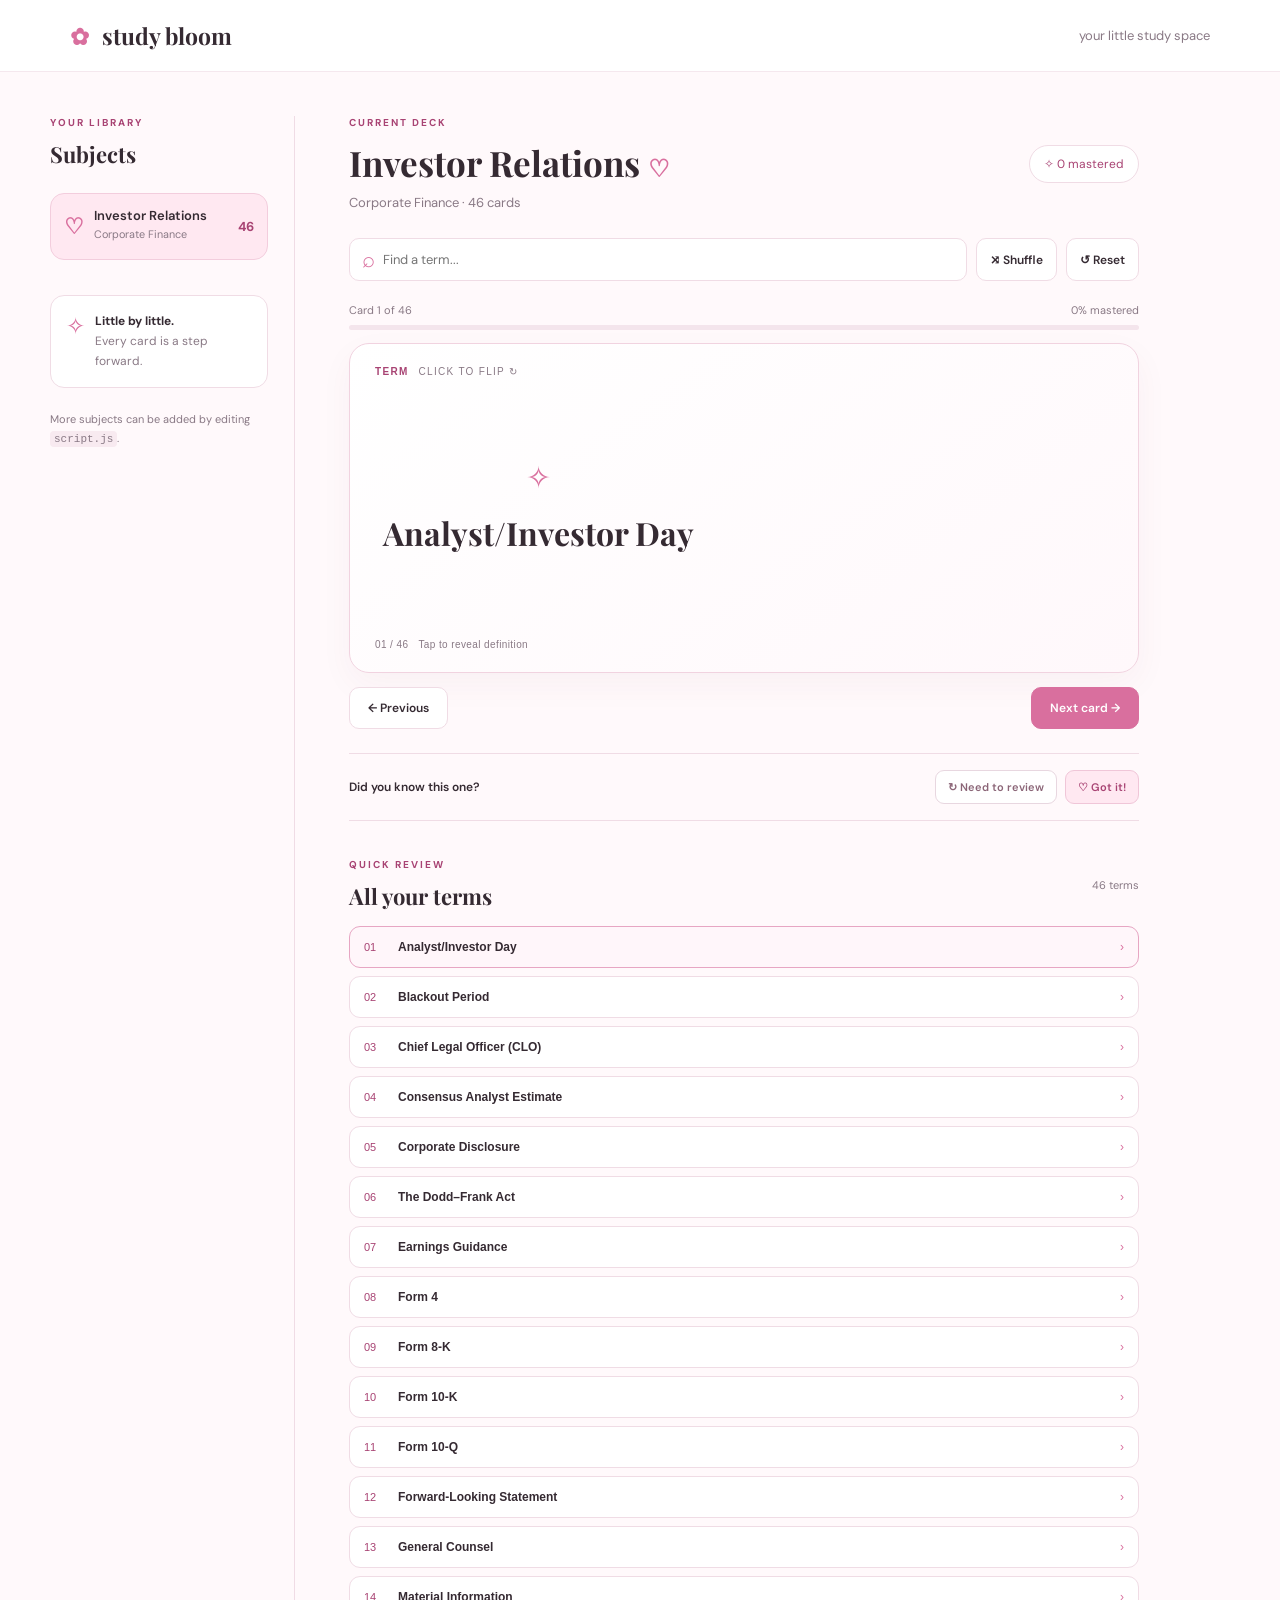
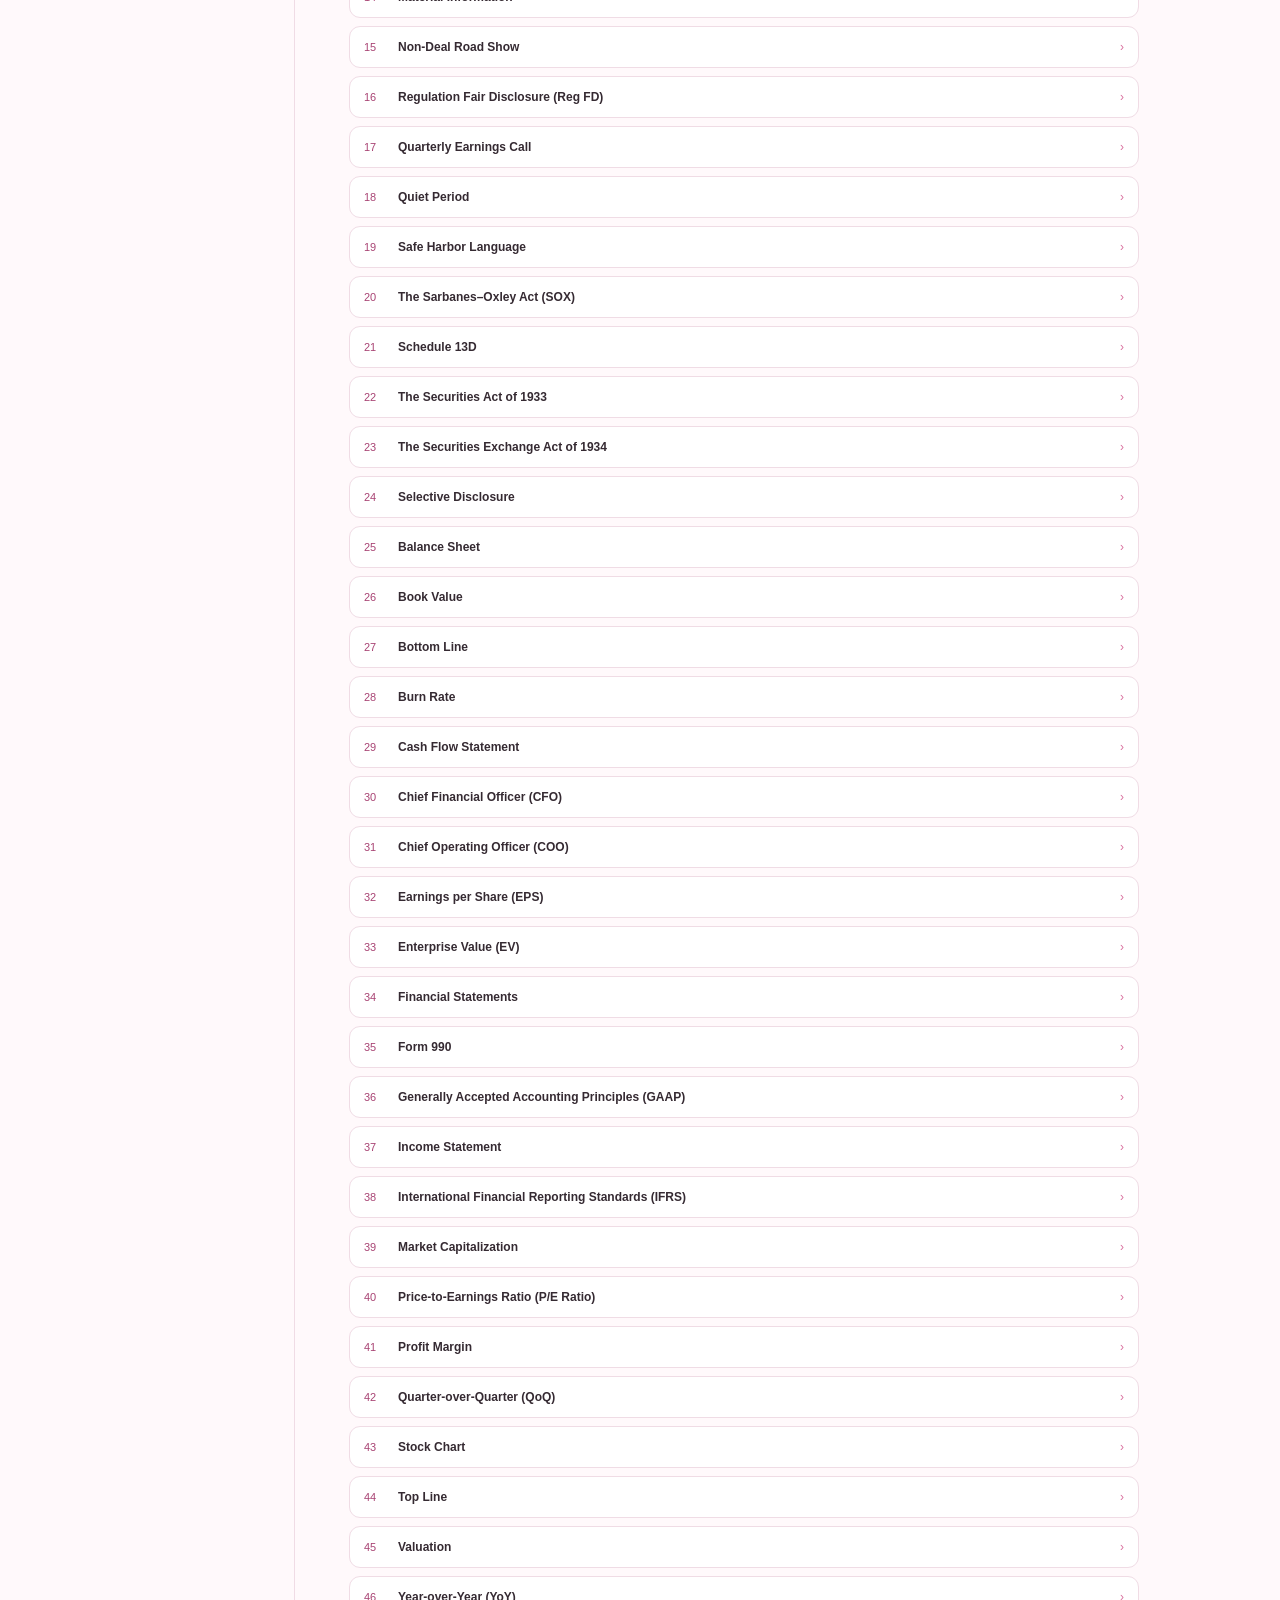
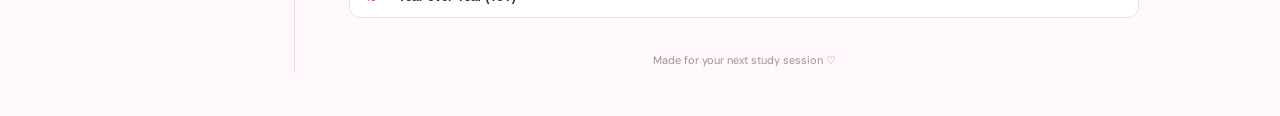
==== index.html @ b9c825e6 "Add files via upload" ====
<!doctype html>
<html lang="en">
<head>
<meta charset="utf-8"><meta name="viewport" content="width=device-width, initial-scale=1">
<meta name="theme-color" content="#fff5f8">
<title>Study Bloom | Flashcards</title>
<link rel="stylesheet" href="style.css">
</head>
<body>
<header class="topbar">
  <a class="brand" href="#" aria-label="Study Bloom home"><span class="brand-icon">✿</span> study bloom</a>
  <span class="top-note">your little study space</span>
</header>
<main class="layout">
  <aside class="sidebar">
    <p class="eyebrow">YOUR LIBRARY</p>
    <h2>Subjects</h2>
    <button class="subject active" id="subjectButton"><span>♡</span><span>Investor Relations<br><small>Corporate Finance</small></span><b>46</b></button>
    <div class="sidebar-tip"><span>✧</span><p><strong>Little by little.</strong><br>Every card is a step forward.</p></div>
    <p class="small-note">More subjects can be added by editing <code>script.js</code>.</p>
  </aside>
  <section class="study">
    <div class="heading-row"><div><p class="eyebrow">CURRENT DECK</p><h1>Investor Relations <span>♡</span></h1><p class="subheading">Corporate Finance · 46 cards</p></div><div class="streak">✧ <span id="knownCount">0</span> mastered</div></div>
    <div class="toolbar">
      <label class="search"><span>⌕</span><input id="search" placeholder="Find a term..." aria-label="Search terms"></label>
      <button id="shuffle" class="soft-button">⤨ Shuffle</button>
      <button id="reset" class="soft-button">↺ Reset</button>
    </div>
    <div class="progress-wrap"><div class="progress-label"><span id="progressText">Card 1 of 46</span><span id="percent">0% mastered</span></div><div class="progress-track"><div id="progressBar"></div></div></div>
    <button class="flashcard" id="flashcard" aria-label="Flip flashcard" aria-pressed="false">
      <span class="card-top"><span id="sideLabel">TERM</span><span>CLICK TO FLIP ↻</span></span>
      <span class="card-center"><span class="sparkle">✧</span><span id="cardText">Analyst/Investor Day</span></span>
      <span class="card-bottom"><span id="cardIndex">01 / 46</span><span id="flipHint">Tap to reveal definition</span></span>
    </button>
    <div class="controls"><button class="nav-button" id="prev">← Previous</button><button class="nav-button primary" id="next">Next card →</button></div>
    <div class="recall"><p>Did you know this one?</p><div><button class="recall-btn nope" id="review">↻ Need to review</button><button class="recall-btn yep" id="mastered">♡ Got it!</button></div></div>
    <section class="all-cards"><div class="list-heading"><div><p class="eyebrow">QUICK REVIEW</p><h2>All your terms</h2></div><span id="listCount">46 terms</span></div><div id="termList" class="term-list"></div></section>
    <footer>Made for your next study session <span>♡</span></footer>
  </section>
</main>
<script src="script.js"></script>
</body></html>
---- style.css ----
@import url('https://fonts.googleapis.com/css2?family=DM+Sans:wght@400;500;600;700&family=Playfair+Display:wght@600;700&display=swap');
:root{--pink:#d96f9e;--pink-dark:#a84373;--pink-soft:#ffe8f1;--ink:#352a32;--muted:#897985;--line:#f0dce5;--paper:#fff;--bg:#fff9fb}
*{box-sizing:border-box}body{margin:0;background:var(--bg);color:var(--ink);font-family:'DM Sans',sans-serif}.topbar{height:72px;padding:0 5.5%;display:flex;align-items:center;justify-content:space-between;border-bottom:1px solid #f5e8ee;background:#fff}.brand{font-family:'Playfair Display',serif;font-weight:700;font-size:23px;color:var(--ink);text-decoration:none}.brand-icon{color:var(--pink);margin-right:8px}.top-note{color:var(--muted);font-size:13px}.layout{max-width:1240px;margin:auto;display:grid;grid-template-columns:245px minmax(0,1fr);gap:54px;padding:44px 30px}.sidebar{border-right:1px solid var(--line);padding-right:26px;min-height:calc(100vh - 150px)}.eyebrow{font-size:10px;letter-spacing:2px;font-weight:700;color:var(--pink-dark);margin:0 0 10px}.sidebar h2,.all-cards h2{font:700 22px 'Playfair Display',serif;margin:0 0 24px}.subject{display:flex;width:100%;align-items:center;gap:10px;text-align:left;border:1px solid #f3cddd;background:var(--pink-soft);padding:13px;border-radius:14px;color:var(--ink);font:600 13px 'DM Sans';cursor:pointer}.subject>span:first-child{font-size:22px;color:var(--pink)}.subject small{font-weight:400;color:var(--muted);line-height:2}.subject b{margin-left:auto;color:var(--pink-dark)}.sidebar-tip{margin-top:35px;padding:15px;background:#fff;border:1px solid var(--line);border-radius:14px;display:flex;gap:10px;align-items:flex-start}.sidebar-tip>span{font-size:23px;color:var(--pink)}.sidebar-tip p{font-size:12px;line-height:1.7;color:var(--muted);margin:0}.sidebar-tip strong{color:var(--ink)}.small-note{font-size:11px;color:var(--muted);line-height:1.7;margin-top:22px}.small-note code{background:#f8eaf0;padding:2px 4px;border-radius:4px}.study{max-width:790px;width:100%;min-width:0}.heading-row,.list-heading{display:flex;justify-content:space-between;align-items:center;gap:15px}.h1,h1{font:700 clamp(26px,3vw,35px) 'Playfair Display',serif;margin:0}h1 span{font-family:'DM Sans';font-size:24px;color:var(--pink)}.subheading{margin:8px 0 0;color:var(--muted);font-size:13px}.streak{border:1px solid var(--line);background:#fff;border-radius:30px;padding:10px 14px;font-size:12px;color:var(--pink-dark);white-space:nowrap}.toolbar{display:flex;gap:9px;margin:27px 0 22px}.search{display:flex;align-items:center;gap:8px;border:1px solid var(--line);background:white;border-radius:10px;padding:0 12px;flex:1;min-width:100px;color:var(--pink);font-size:22px}.search input{border:0;outline:0;width:100%;font:13px 'DM Sans';padding:12px 0;color:var(--ink)}.soft-button,.nav-button{border:1px solid var(--line);background:#fff;border-radius:10px;padding:11px 13px;font:600 12px 'DM Sans';color:var(--ink);cursor:pointer;white-space:nowrap}.soft-button:hover,.nav-button:hover{border-color:var(--pink)}.progress-wrap{margin-bottom:13px}.progress-label{display:flex;justify-content:space-between;font-size:11px;color:var(--muted);margin-bottom:8px}.progress-track{height:5px;background:#f4e5ec;border-radius:9px;overflow:hidden}.progress-track div{height:100%;width:0;background:var(--pink);transition:width .25s}.flashcard{display:flex;flex-direction:column;justify-content:space-between;width:100%;min-height:330px;padding:22px 25px;border:1px solid #f1d3e0;border-radius:20px;background:linear-gradient(145deg,#fff 0%,#fff8fb 100%);box-shadow:0 12px 34px #7f31500b;text-align:left;color:var(--ink);cursor:pointer;transition:transform .18s,background .2s}.flashcard:hover{transform:translateY(-2px)}.flashcard.flipped{background:linear-gradient(145deg,#fff0f6,#fff)}.card-top,.card-bottom{display:flex;justify-content:space-between;gap:10px;color:var(--muted);font-size:10px;letter-spacing:1.3px}.card-top span:first-child{color:var(--pink-dark);font-weight:700}.card-center{display:flex;flex-direction:column;align-items:center;text-align:center;justify-content:center;gap:16px;padding:25px 8px}.sparkle{font-size:30px;color:var(--pink)}#cardText{font:700 clamp(23px,3.5vw,32px) 'Playfair Display',serif;line-height:1.4;max-width:600px}.flashcard.flipped #cardText{font:500 16px/1.85 'DM Sans',sans-serif;max-width:630px}.card-bottom{letter-spacing:.4px}.controls{display:flex;justify-content:space-between;margin-top:14px;gap:12px}.nav-button{padding:12px 18px}.nav-button.primary{background:var(--pink);color:white;border-color:var(--pink)}.nav-button.primary:hover{background:var(--pink-dark)}.recall{display:flex;justify-content:space-between;align-items:center;gap:12px;margin-top:24px;padding:16px 0;border-top:1px solid var(--line);border-bottom:1px solid var(--line)}.recall p{font-size:12px;font-weight:600;margin:0}.recall>div{display:flex;gap:8px}.recall-btn{padding:9px 12px;border-radius:9px;font:600 11px 'DM Sans';cursor:pointer}.nope{border:1px solid #e8d7e0;background:white;color:#8b6577}.yep{border:1px solid #f0c6d8;background:var(--pink-soft);color:var(--pink-dark)}.all-cards{margin-top:37px}.list-heading{margin-bottom:15px}.list-heading h2{margin-bottom:0}.list-heading>span{font-size:11px;color:var(--muted)}.term-list{display:grid;gap:8px}.term-row{display:flex;align-items:center;gap:12px;text-align:left;padding:13px 14px;border:1px solid var(--line);border-radius:11px;background:#fff;cursor:pointer;color:var(--ink)}.term-row:hover,.term-row.selected{border-color:#e7a6c3;background:#fff6fa}.term-row .number{font-size:11px;color:var(--pink-dark);min-width:22px}.term-row .term-name{font-size:12px;font-weight:600;flex:1}.term-row .status{font-size:12px;color:var(--pink)}.term-row .term-def{font-size:11px;line-height:1.6;color:var(--muted);margin-top:5px;font-weight:400}.term-row.mastered .term-name{text-decoration:line-through;text-decoration-color:#d96f9e}footer{text-align:center;color:#a58e9b;font-size:11px;padding:35px 0 5px}footer span{color:var(--pink)}.empty{padding:22px;text-align:center;color:var(--muted);font-size:13px}@media(max-width:760px){.layout{grid-template-columns:1fr;gap:25px;padding:25px 17px}.sidebar{border-right:0;border-bottom:1px solid var(--line);min-height:auto;padding:0 0 20px}.sidebar h2{margin-bottom:14px}.sidebar-tip,.small-note{display:none}.subject{max-width:340px}.topbar{padding:0 18px}.top-note{font-size:11px}.toolbar{flex-wrap:wrap}.search{flex-basis:100%}.flashcard{min-height:310px}.heading-row{align-items:flex-start}.streak{font-size:10px;padding:8px}.recall{align-items:flex-start;flex-direction:column}.recall>div{width:100%}.recall-btn{flex:1}}
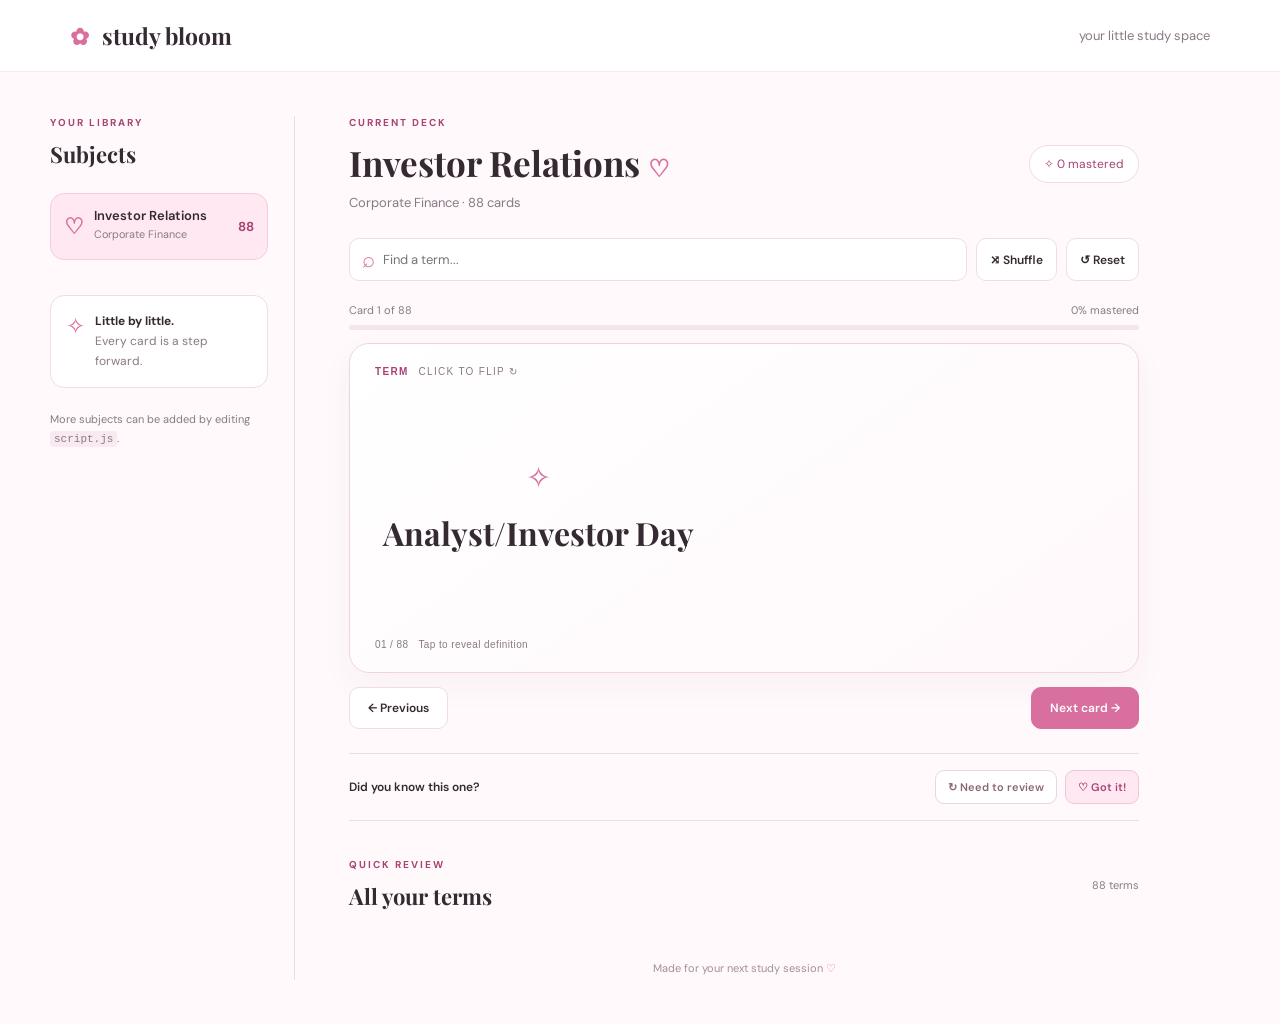
==== commit 5c00a1d5: "Update deck counts for all 88 flashcards" ====
--- a/index.html
+++ b/index.html
@@ -15,26 +15,26 @@
   <aside class="sidebar">
     <p class="eyebrow">YOUR LIBRARY</p>
     <h2>Subjects</h2>
-    <button class="subject active" id="subjectButton"><span>♡</span><span>Investor Relations<br><small>Corporate Finance</small></span><b>46</b></button>
+    <button class="subject active" id="subjectButton"><span>♡</span><span>Investor Relations<br><small>Corporate Finance</small></span><b>88</b></button>
     <div class="sidebar-tip"><span>✧</span><p><strong>Little by little.</strong><br>Every card is a step forward.</p></div>
     <p class="small-note">More subjects can be added by editing <code>script.js</code>.</p>
   </aside>
   <section class="study">
-    <div class="heading-row"><div><p class="eyebrow">CURRENT DECK</p><h1>Investor Relations <span>♡</span></h1><p class="subheading">Corporate Finance · 46 cards</p></div><div class="streak">✧ <span id="knownCount">0</span> mastered</div></div>
+    <div class="heading-row"><div><p class="eyebrow">CURRENT DECK</p><h1>Investor Relations <span>♡</span></h1><p class="subheading">Corporate Finance · 88 cards</p></div><div class="streak">✧ <span id="knownCount">0</span> mastered</div></div>
     <div class="toolbar">
       <label class="search"><span>⌕</span><input id="search" placeholder="Find a term..." aria-label="Search terms"></label>
       <button id="shuffle" class="soft-button">⤨ Shuffle</button>
       <button id="reset" class="soft-button">↺ Reset</button>
     </div>
-    <div class="progress-wrap"><div class="progress-label"><span id="progressText">Card 1 of 46</span><span id="percent">0% mastered</span></div><div class="progress-track"><div id="progressBar"></div></div></div>
+    <div class="progress-wrap"><div class="progress-label"><span id="progressText">Card 1 of 88</span><span id="percent">0% mastered</span></div><div class="progress-track"><div id="progressBar"></div></div></div>
     <button class="flashcard" id="flashcard" aria-label="Flip flashcard" aria-pressed="false">
       <span class="card-top"><span id="sideLabel">TERM</span><span>CLICK TO FLIP ↻</span></span>
       <span class="card-center"><span class="sparkle">✧</span><span id="cardText">Analyst/Investor Day</span></span>
-      <span class="card-bottom"><span id="cardIndex">01 / 46</span><span id="flipHint">Tap to reveal definition</span></span>
+      <span class="card-bottom"><span id="cardIndex">01 / 88</span><span id="flipHint">Tap to reveal definition</span></span>
     </button>
     <div class="controls"><button class="nav-button" id="prev">← Previous</button><button class="nav-button primary" id="next">Next card →</button></div>
     <div class="recall"><p>Did you know this one?</p><div><button class="recall-btn nope" id="review">↻ Need to review</button><button class="recall-btn yep" id="mastered">♡ Got it!</button></div></div>
-    <section class="all-cards"><div class="list-heading"><div><p class="eyebrow">QUICK REVIEW</p><h2>All your terms</h2></div><span id="listCount">46 terms</span></div><div id="termList" class="term-list"></div></section>
+    <section class="all-cards"><div class="list-heading"><div><p class="eyebrow">QUICK REVIEW</p><h2>All your terms</h2></div><span id="listCount">88 terms</span></div><div id="termList" class="term-list"></div></section>
     <footer>Made for your next study session <span>♡</span></footer>
   </section>
 </main>
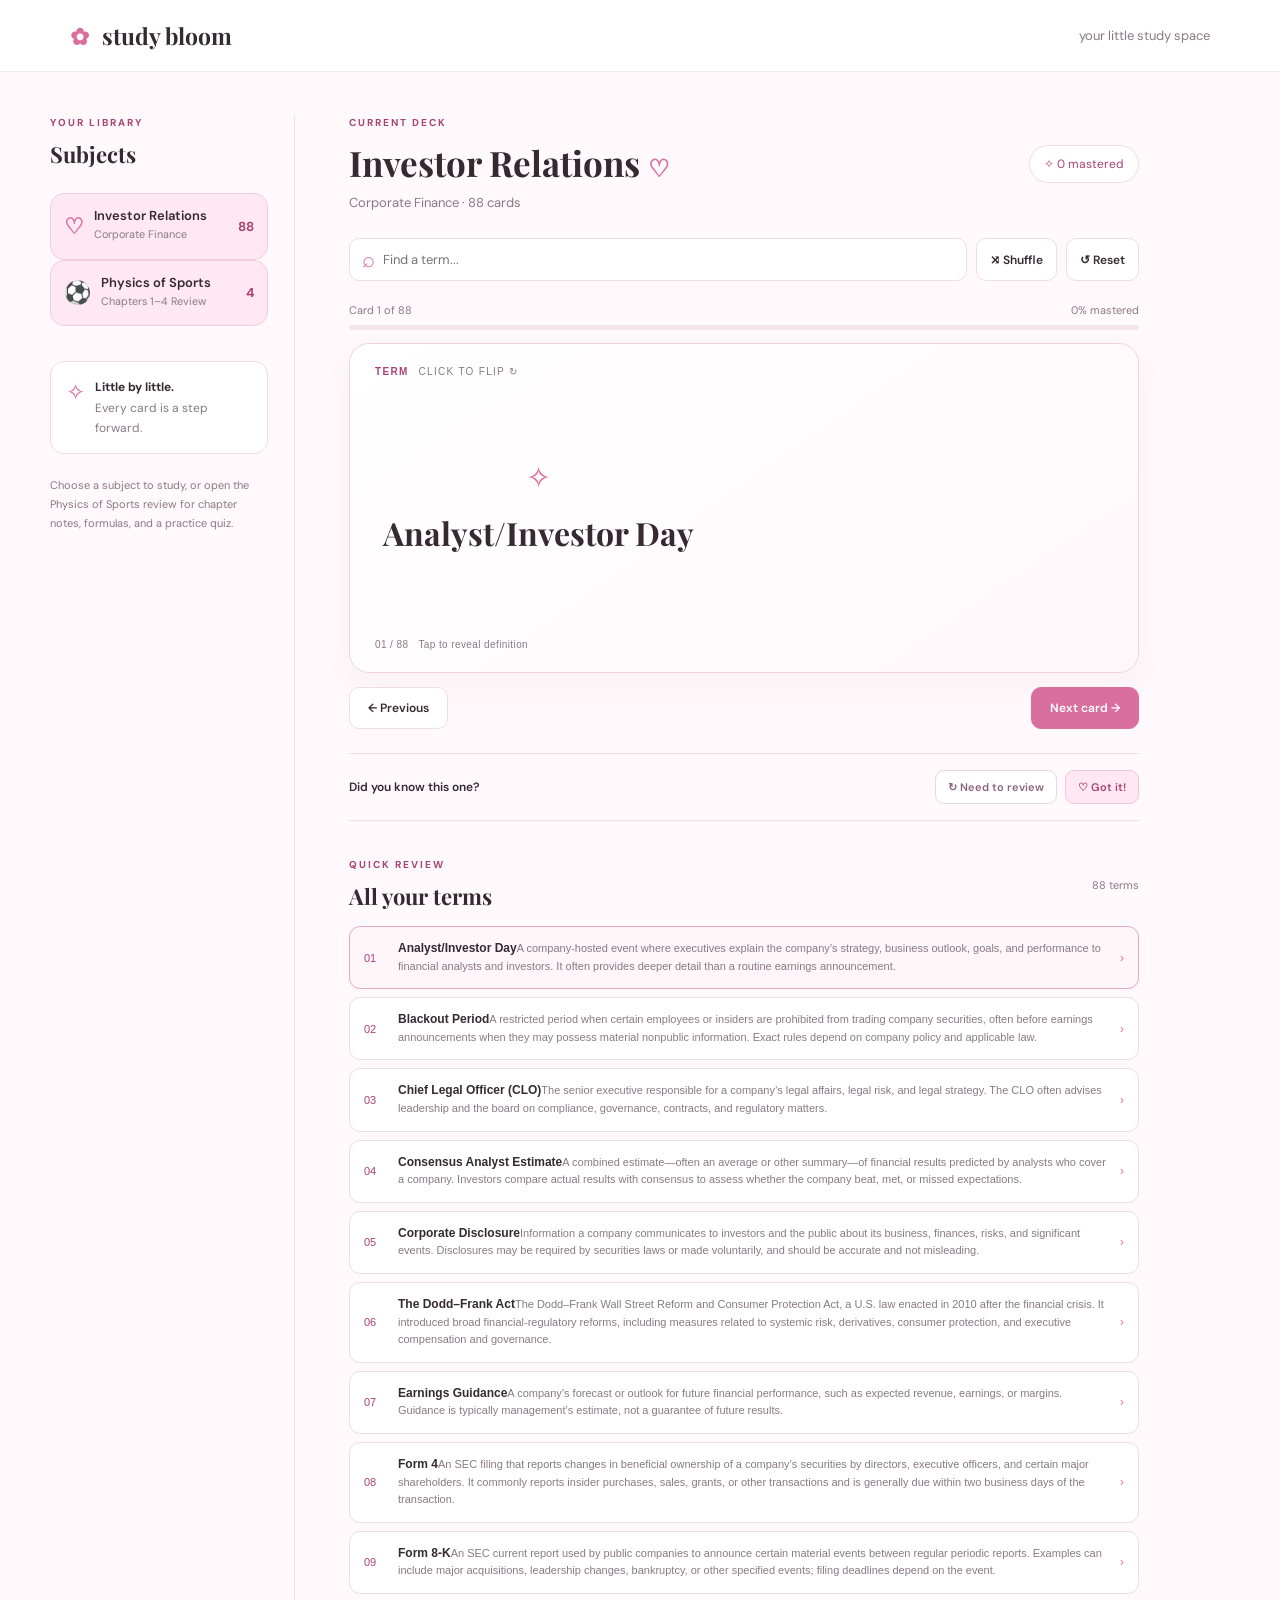
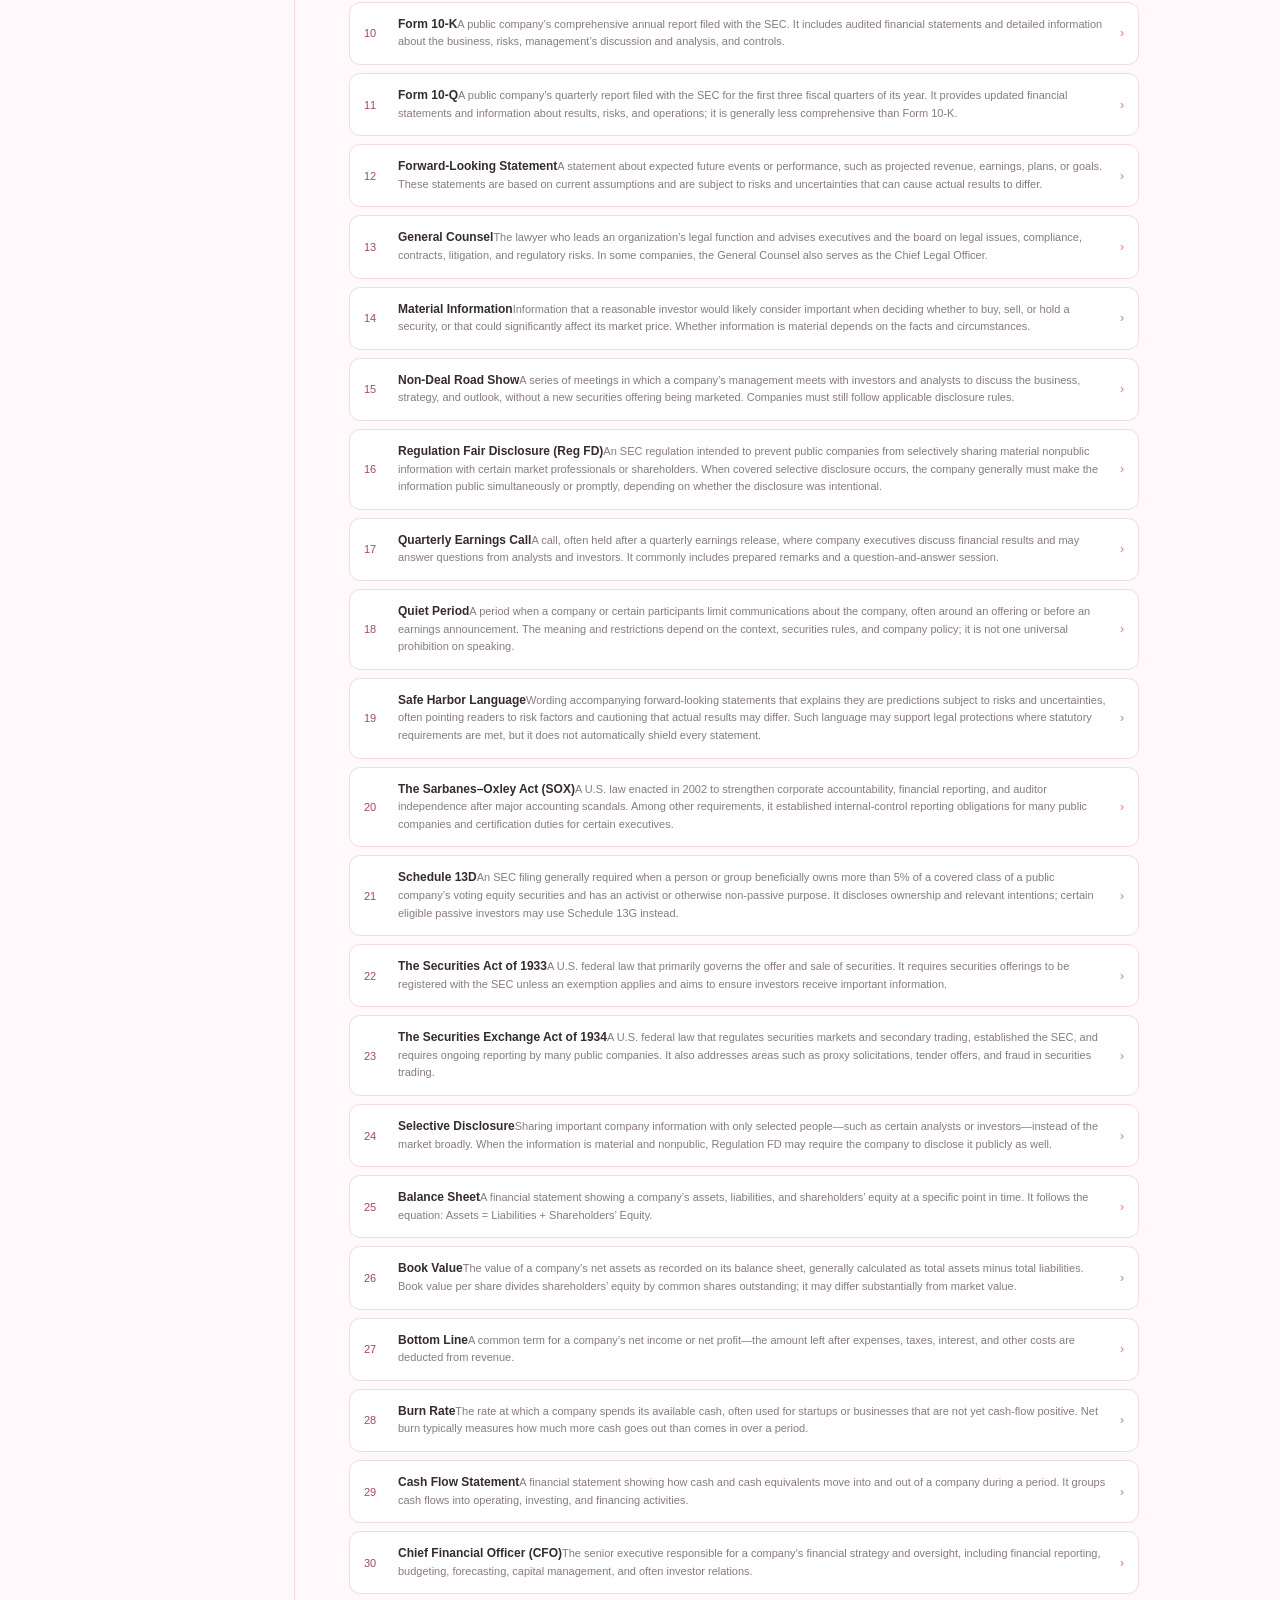
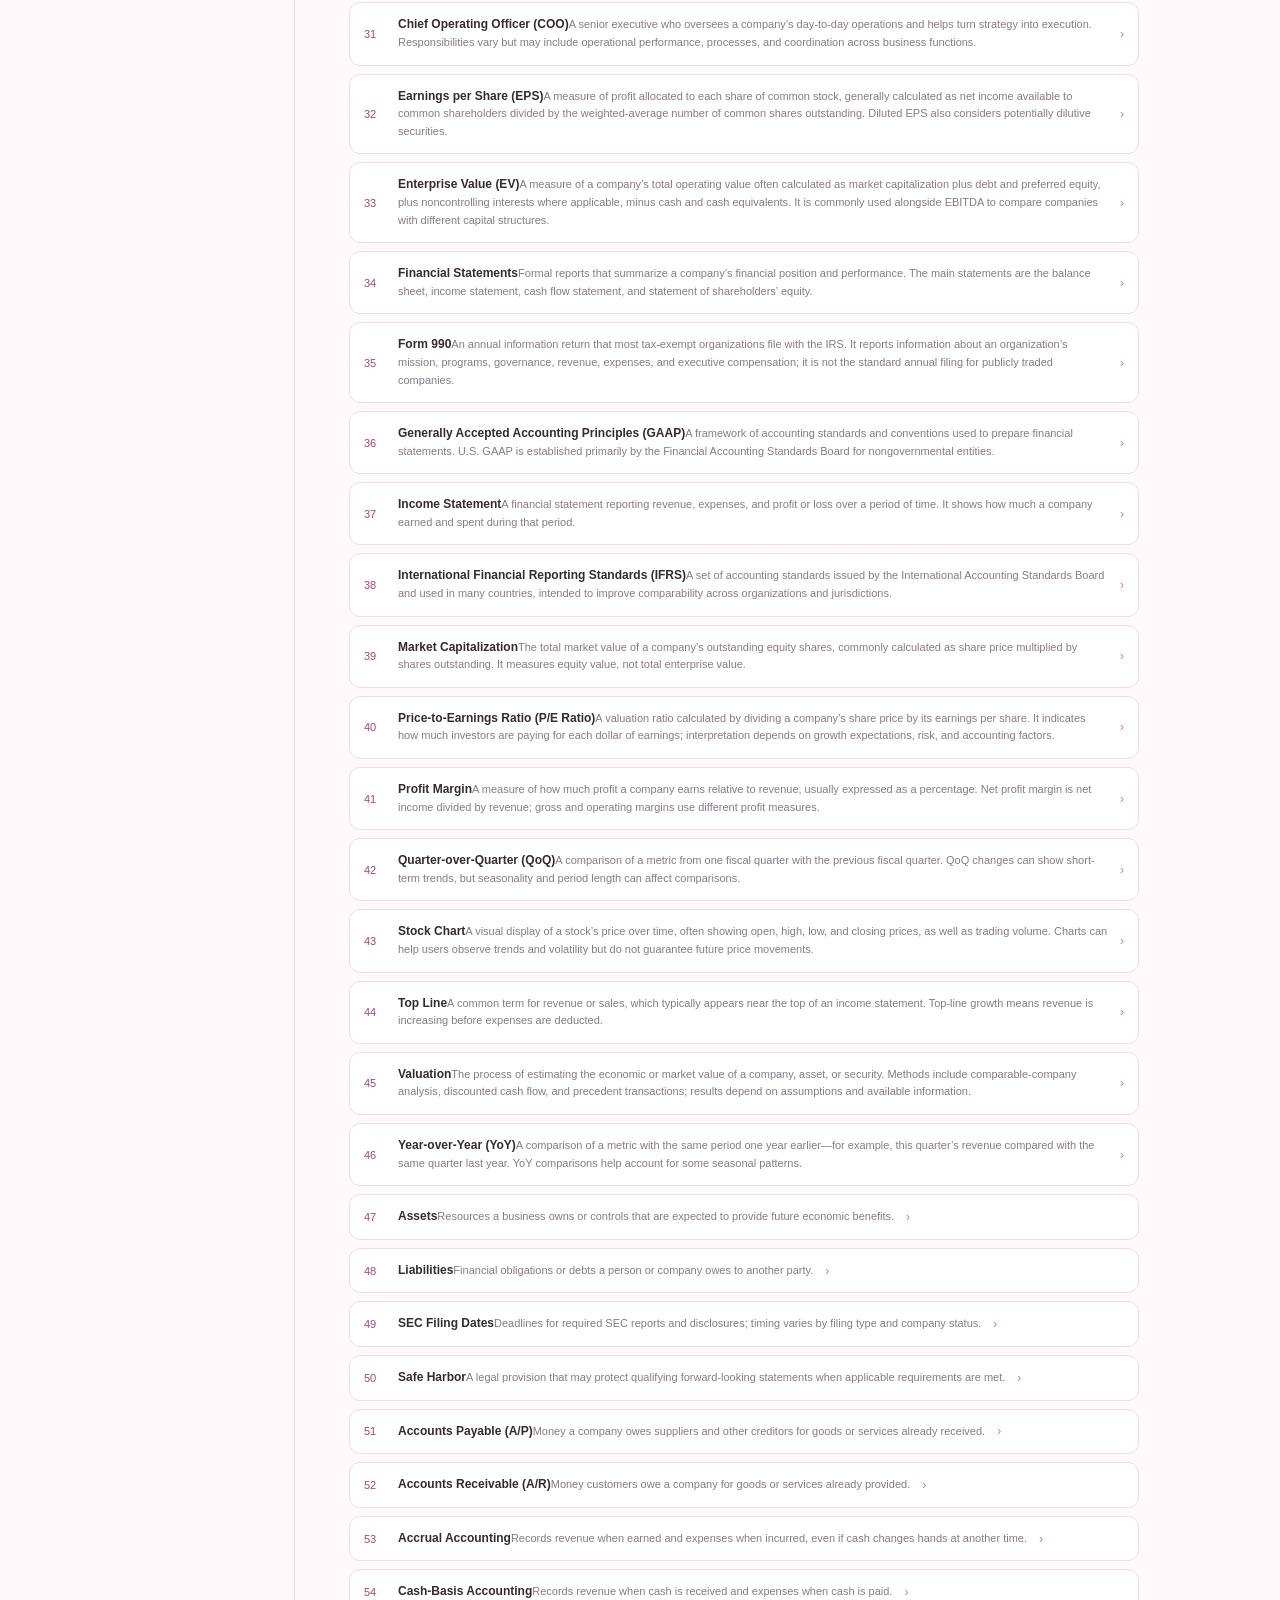
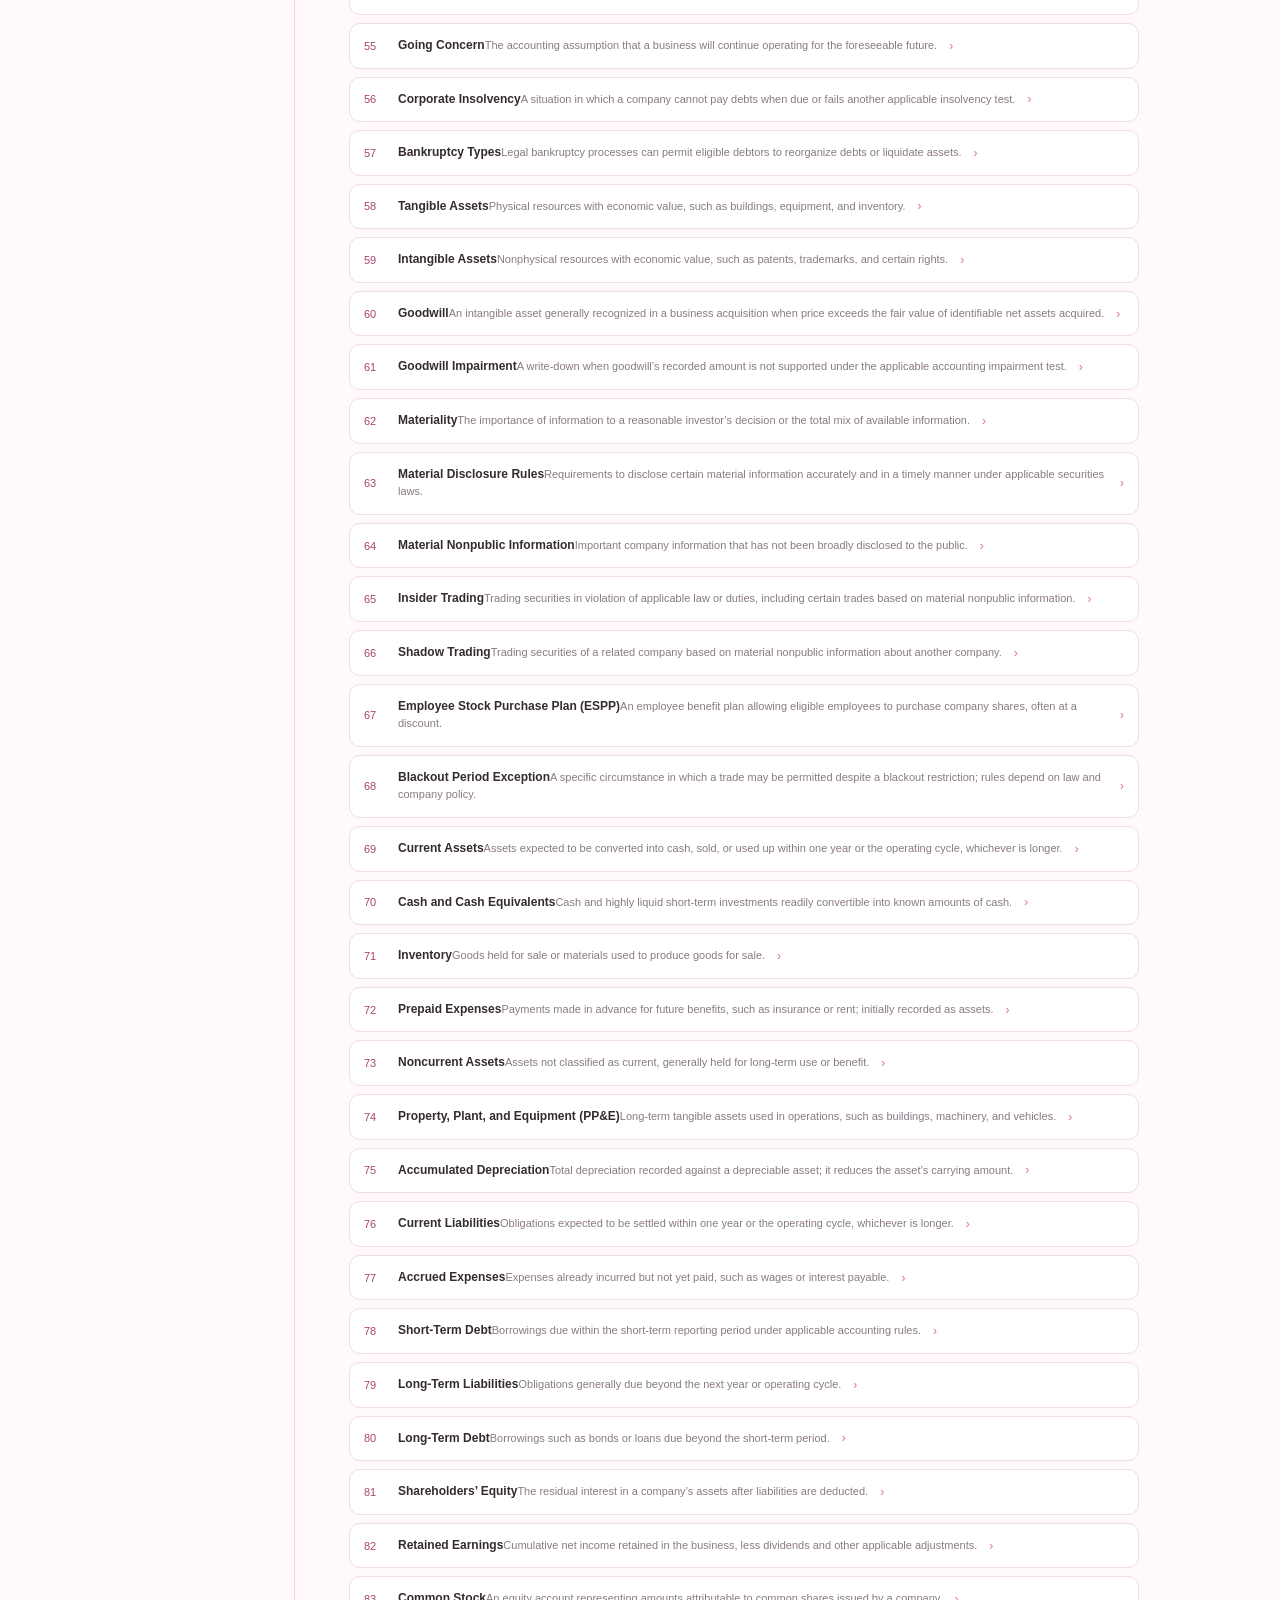
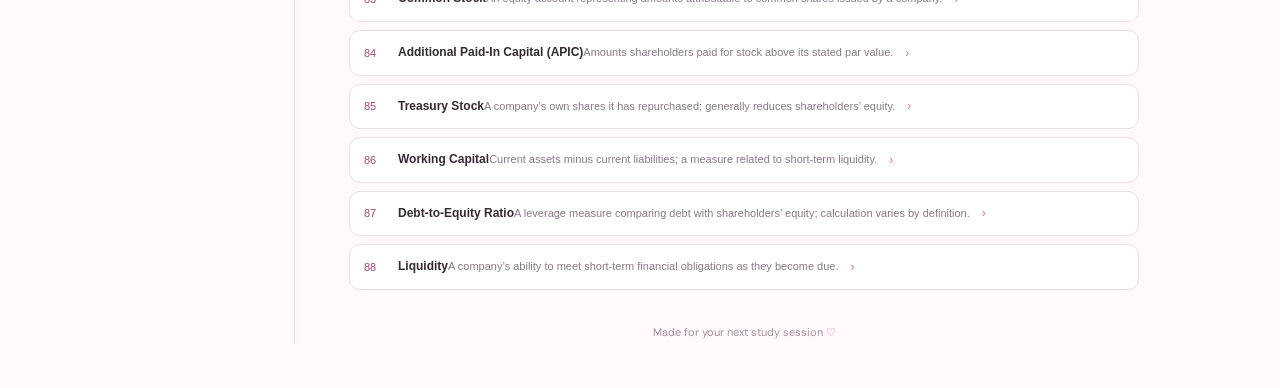
==== commit 30350ba2: "Link Physics of Sports review from study library" ====
--- a/index.html
+++ b/index.html
@@ -16,8 +16,9 @@
     <p class="eyebrow">YOUR LIBRARY</p>
     <h2>Subjects</h2>
     <button class="subject active" id="subjectButton"><span>♡</span><span>Investor Relations<br><small>Corporate Finance</small></span><b>88</b></button>
+    <a class="subject" href="physics.html" style="display:flex;align-items:center;gap:10px;text-decoration:none;color:inherit"><span>⚽</span><span>Physics of Sports<br><small>Chapters 1–4 Review</small></span><b>4</b></a>
     <div class="sidebar-tip"><span>✧</span><p><strong>Little by little.</strong><br>Every card is a step forward.</p></div>
-    <p class="small-note">More subjects can be added by editing <code>script.js</code>.</p>
+    <p class="small-note">Choose a subject to study, or open the Physics of Sports review for chapter notes, formulas, and a practice quiz.</p>
   </aside>
   <section class="study">
     <div class="heading-row"><div><p class="eyebrow">CURRENT DECK</p><h1>Investor Relations <span>♡</span></h1><p class="subheading">Corporate Finance · 88 cards</p></div><div class="streak">✧ <span id="knownCount">0</span> mastered</div></div>
@@ -34,9 +35,11 @@
     </button>
     <div class="controls"><button class="nav-button" id="prev">← Previous</button><button class="nav-button primary" id="next">Next card →</button></div>
     <div class="recall"><p>Did you know this one?</p><div><button class="recall-btn nope" id="review">↻ Need to review</button><button class="recall-btn yep" id="mastered">♡ Got it!</button></div></div>
-    <section class="all-cards"><div class="list-heading"><div><p class="eyebrow">QUICK REVIEW</p><h2>All your terms</h2></div><span id="listCount">88 terms</span></div><div id="termList" class="term-list"></div></section>
+    <section class="all-cards"><div class="list-heading"><div><p class="eyebrow">QUICK REVIEW</p>
+      <h2>All your terms</h2></div><span id="listCount">88 terms</span></div>
+      <div id="termList" class="term-list"></div></section>
     <footer>Made for your next study session <span>♡</span></footer>
   </section>
 </main>
 <script src="script.js"></script>
-</body></html>+</body></html>
--- a/style.css
+++ b/style.css
@@ -1,3 +1,9 @@
 @import url('https://fonts.googleapis.com/css2?family=DM+Sans:wght@400;500;600;700&family=Playfair+Display:wght@600;700&display=swap');
 :root{--pink:#d96f9e;--pink-dark:#a84373;--pink-soft:#ffe8f1;--ink:#352a32;--muted:#897985;--line:#f0dce5;--paper:#fff;--bg:#fff9fb}
-*{box-sizing:border-box}body{margin:0;background:var(--bg);color:var(--ink);font-family:'DM Sans',sans-serif}.topbar{height:72px;padding:0 5.5%;display:flex;align-items:center;justify-content:space-between;border-bottom:1px solid #f5e8ee;background:#fff}.brand{font-family:'Playfair Display',serif;font-weight:700;font-size:23px;color:var(--ink);text-decoration:none}.brand-icon{color:var(--pink);margin-right:8px}.top-note{color:var(--muted);font-size:13px}.layout{max-width:1240px;margin:auto;display:grid;grid-template-columns:245px minmax(0,1fr);gap:54px;padding:44px 30px}.sidebar{border-right:1px solid var(--line);padding-right:26px;min-height:calc(100vh - 150px)}.eyebrow{font-size:10px;letter-spacing:2px;font-weight:700;color:var(--pink-dark);margin:0 0 10px}.sidebar h2,.all-cards h2{font:700 22px 'Playfair Display',serif;margin:0 0 24px}.subject{display:flex;width:100%;align-items:center;gap:10px;text-align:left;border:1px solid #f3cddd;background:var(--pink-soft);padding:13px;border-radius:14px;color:var(--ink);font:600 13px 'DM Sans';cursor:pointer}.subject>span:first-child{font-size:22px;color:var(--pink)}.subject small{font-weight:400;color:var(--muted);line-height:2}.subject b{margin-left:auto;color:var(--pink-dark)}.sidebar-tip{margin-top:35px;padding:15px;background:#fff;border:1px solid var(--line);border-radius:14px;display:flex;gap:10px;align-items:flex-start}.sidebar-tip>span{font-size:23px;color:var(--pink)}.sidebar-tip p{font-size:12px;line-height:1.7;color:var(--muted);margin:0}.sidebar-tip strong{color:var(--ink)}.small-note{font-size:11px;color:var(--muted);line-height:1.7;margin-top:22px}.small-note code{background:#f8eaf0;padding:2px 4px;border-radius:4px}.study{max-width:790px;width:100%;min-width:0}.heading-row,.list-heading{display:flex;justify-content:space-between;align-items:center;gap:15px}.h1,h1{font:700 clamp(26px,3vw,35px) 'Playfair Display',serif;margin:0}h1 span{font-family:'DM Sans';font-size:24px;color:var(--pink)}.subheading{margin:8px 0 0;color:var(--muted);font-size:13px}.streak{border:1px solid var(--line);background:#fff;border-radius:30px;padding:10px 14px;font-size:12px;color:var(--pink-dark);white-space:nowrap}.toolbar{display:flex;gap:9px;margin:27px 0 22px}.search{display:flex;align-items:center;gap:8px;border:1px solid var(--line);background:white;border-radius:10px;padding:0 12px;flex:1;min-width:100px;color:var(--pink);font-size:22px}.search input{border:0;outline:0;width:100%;font:13px 'DM Sans';padding:12px 0;color:var(--ink)}.soft-button,.nav-button{border:1px solid var(--line);background:#fff;border-radius:10px;padding:11px 13px;font:600 12px 'DM Sans';color:var(--ink);cursor:pointer;white-space:nowrap}.soft-button:hover,.nav-button:hover{border-color:var(--pink)}.progress-wrap{margin-bottom:13px}.progress-label{display:flex;justify-content:space-between;font-size:11px;color:var(--muted);margin-bottom:8px}.progress-track{height:5px;background:#f4e5ec;border-radius:9px;overflow:hidden}.progress-track div{height:100%;width:0;background:var(--pink);transition:width .25s}.flashcard{display:flex;flex-direction:column;justify-content:space-between;width:100%;min-height:330px;padding:22px 25px;border:1px solid #f1d3e0;border-radius:20px;background:linear-gradient(145deg,#fff 0%,#fff8fb 100%);box-shadow:0 12px 34px #7f31500b;text-align:left;color:var(--ink);cursor:pointer;transition:transform .18s,background .2s}.flashcard:hover{transform:translateY(-2px)}.flashcard.flipped{background:linear-gradient(145deg,#fff0f6,#fff)}.card-top,.card-bottom{display:flex;justify-content:space-between;gap:10px;color:var(--muted);font-size:10px;letter-spacing:1.3px}.card-top span:first-child{color:var(--pink-dark);font-weight:700}.card-center{display:flex;flex-direction:column;align-items:center;text-align:center;justify-content:center;gap:16px;padding:25px 8px}.sparkle{font-size:30px;color:var(--pink)}#cardText{font:700 clamp(23px,3.5vw,32px) 'Playfair Display',serif;line-height:1.4;max-width:600px}.flashcard.flipped #cardText{font:500 16px/1.85 'DM Sans',sans-serif;max-width:630px}.card-bottom{letter-spacing:.4px}.controls{display:flex;justify-content:space-between;margin-top:14px;gap:12px}.nav-button{padding:12px 18px}.nav-button.primary{background:var(--pink);color:white;border-color:var(--pink)}.nav-button.primary:hover{background:var(--pink-dark)}.recall{display:flex;justify-content:space-between;align-items:center;gap:12px;margin-top:24px;padding:16px 0;border-top:1px solid var(--line);border-bottom:1px solid var(--line)}.recall p{font-size:12px;font-weight:600;margin:0}.recall>div{display:flex;gap:8px}.recall-btn{padding:9px 12px;border-radius:9px;font:600 11px 'DM Sans';cursor:pointer}.nope{border:1px solid #e8d7e0;background:white;color:#8b6577}.yep{border:1px solid #f0c6d8;background:var(--pink-soft);color:var(--pink-dark)}.all-cards{margin-top:37px}.list-heading{margin-bottom:15px}.list-heading h2{margin-bottom:0}.list-heading>span{font-size:11px;color:var(--muted)}.term-list{display:grid;gap:8px}.term-row{display:flex;align-items:center;gap:12px;text-align:left;padding:13px 14px;border:1px solid var(--line);border-radius:11px;background:#fff;cursor:pointer;color:var(--ink)}.term-row:hover,.term-row.selected{border-color:#e7a6c3;background:#fff6fa}.term-row .number{font-size:11px;color:var(--pink-dark);min-width:22px}.term-row .term-name{font-size:12px;font-weight:600;flex:1}.term-row .status{font-size:12px;color:var(--pink)}.term-row .term-def{font-size:11px;line-height:1.6;color:var(--muted);margin-top:5px;font-weight:400}.term-row.mastered .term-name{text-decoration:line-through;text-decoration-color:#d96f9e}footer{text-align:center;color:#a58e9b;font-size:11px;padding:35px 0 5px}footer span{color:var(--pink)}.empty{padding:22px;text-align:center;color:var(--muted);font-size:13px}@media(max-width:760px){.layout{grid-template-columns:1fr;gap:25px;padding:25px 17px}.sidebar{border-right:0;border-bottom:1px solid var(--line);min-height:auto;padding:0 0 20px}.sidebar h2{margin-bottom:14px}.sidebar-tip,.small-note{display:none}.subject{max-width:340px}.topbar{padding:0 18px}.top-note{font-size:11px}.toolbar{flex-wrap:wrap}.search{flex-basis:100%}.flashcard{min-height:310px}.heading-row{align-items:flex-start}.streak{font-size:10px;padding:8px}.recall{align-items:flex-start;flex-direction:column}.recall>div{width:100%}.recall-btn{flex:1}}+*{box-sizing:border-box}body{margin:0;background:var(--bg);color:var(--ink);font-family:'DM Sans',sans-serif}.topbar{height:72px;padding:0 5.5%;display:flex;align-items:center;justify-content:space-between;border-bottom:1px solid #f5e8ee;background:#fff}.brand{font-family:'Playfair Display',serif;font-weight:700;font-size:23px;color:var(--ink);text-decoration:none}.brand-icon{color:var(--pink);margin-right:8px}.top-note{color:var(--muted);font-size:13px}.layout{max-width:1240px;margin:auto;display:grid;grid-template-columns:245px minmax(0,1fr);gap:54px;padding:44px 30px}.sidebar{border-right:1px solid var(--line);padding-right:26px;min-height:calc(100vh - 150px)}.eyebrow{font-size:10px;letter-spacing:2px;font-weight:700;color:var(--pink-dark);margin:0 0 10px}.sidebar h2,.all-cards h2{font:700 22px 'Playfair Display',serif;margin:0 0 24px}.subject{display:flex;width:100%;align-items:center;gap:10px;text-align:left;border:1px solid #f3cddd;background:var(--pink-soft);padding:13px;border-radius:14px;color:var(--ink);font:600 13px 'DM Sans';cursor:pointer}.subject>span:first-child{font-size:22px;color:var(--pink)}.subject small{font-weight:400;color:var(--muted);line-height:2}.subject b{margin-left:auto;color:var(--pink-dark)}.sidebar-tip{margin-top:35px;padding:15px;background:#fff;border:1px solid var(--line);border-radius:14px;display:flex;gap:10px;align-items:flex-start}.sidebar-tip>span{font-size:23px;color:var(--pink)}.sidebar-tip p{font-size:12px;line-height:1.7;color:var(--muted);margin:0}.sidebar-tip strong{color:var(--ink)}.small-note{font-size:11px;color:var(--muted);line-height:1.7;margin-top:22px}.small-note code{background:#f8eaf0;padding:2px 4px;border-radius:4px}.study{max-width:790px;width:100%;min-width:0}.heading-row,.list-heading{display:flex;justify-content:space-between;align-items:center;gap:15px}.h1,h1{font:700 clamp(26px,3vw,35px) 'Playfair Display',serif;margin:0}h1 span{font-family:'DM Sans';font-size:24px;color:var(--pink)}.subheading{margin:8px 0 0;color:var(--muted);font-size:13px}.streak{border:1px solid var(--line);background:#fff;border-radius:30px;padding:10px 14px;font-size:12px;color:var(--pink-dark);white-space:nowrap}.toolbar{display:flex;gap:9px;margin:27px 0 22px}.search{display:flex;align-items:center;gap:8px;border:1px solid var(--line);background:white;border-radius:10px;padding:0 12px;flex:1;min-width:100px;color:var(--pink);font-size:22px}.search input{border:0;outline:0;width:100%;font:13px 'DM Sans';padding:12px 0;color:var(--ink)}.soft-button,.nav-button{border:1px solid var(--line);background:#fff;border-radius:10px;padding:11px 13px;font:600 12px 'DM Sans';color:var(--ink);cursor:pointer;white-space:nowrap}.soft-button:hover,.nav-button:hover{border-color:var(--pink)}.progress-wrap{margin-bottom:13px}.progress-label{display:flex;justify-content:space-between;font-size:11px;color:var(--muted);margin-bottom:8px}.progress-track{height:5px;background:#f4e5ec;border-radius:9px;overflow:hidden}.progress-track div{height:100%;width:0;background:var(--pink);transition:width .25s}.flashcard{display:flex;flex-direction:column;justify-content:space-between;width:100%;min-height:330px;padding:22px 25px;border:1px solid #f1d3e0;border-radius:20px;background:linear-gradient(145deg,#fff 0%,#fff8fb 100%);box-shadow:0 12px 34px #7f31500b;text-align:left;color:var(--ink);cursor:pointer;transition:transform .18s,background .2s}.flashcard:hover{transform:translateY(-2px)}.flashcard.flipped{background:linear-gradient(145deg,#fff0f6,#fff)}.card-top,.card-bottom{display:flex;justify-content:space-between;gap:10px;color:var(--muted);font-size:10px;letter-spacing:1.3px}.card-top span:first-child{color:var(--pink-dark);font-weight:700}.card-center{display:flex;flex-direction:column;align-items:center;text-align:center;justify-content:center;gap:16px;padding:25px 8px}.sparkle{font-size:30px;color:var(--pink)}#cardText{font:700 clamp(23px,3.5vw,32px) 'Playfair Display',serif;line-height:1.4;max-width:600px}.flashcard.flipped #cardText{font:500 16px/1.85 'DM Sans',sans-serif;max-width:630px}.card-bottom{letter-spacing:.4px}.controls{display:flex;justify-content:space-between;margin-top:14px;gap:12px}.nav-button{padding:12px 18px}.nav-button.primary{background:var(--pink);color:white;border-color:var(--pink)}.nav-button.primary:hover{background:var(--pink-dark)}.recall{display:flex;justify-content:space-between;align-items:center;gap:12px;margin-top:24px;padding:16px 0;border-top:1px solid var(--line);border-bottom:1px solid var(--line)}.recall p{font-size:12px;font-weight:600;margin:0}.recall>div{display:flex;gap:8px}.recall-btn{padding:9px 12px;border-radius:9px;font:600 11px 'DM Sans';cursor:pointer}.nope{border:1px solid #e8d7e0;background:white;color:#8b6577}.yep{border:1px solid #f0c6d8;background:var(--pink-soft);color:var(--pink-dark)}.all-cards{margin-top:37px}.list-heading{margin-bottom:15px}.list-heading h2{margin-bottom:0}.list-heading>span{font-size:11px;color:var(--muted)}.term-list{display:grid;gap:8px}.term-row{display:flex;align-items:center;gap:12px;text-align:left;padding:13px 14px;border:1px solid var(--line);border-radius:11px;background:#fff;cursor:pointer;color:var(--ink)}.term-row:hover,.term-row.selected{border-color:#e7a6c3;background:#fff6fa}.term-row .number{font-size:11px;color:var(--pink-dark);min-width:22px}.term-row .term-name{font-size:12px;font-weight:600;flex:1}.term-row .status{font-size:12px;color:var(--pink)}.term-row .term-def{font-size:11px;line-height:1.6;color:var(--muted);margin-top:5px;font-weight:400}.term-row.mastered .term-name{text-decoration:line-through;text-decoration-color:#d96f9e}footer{text-align:center;color:#a58e9b;font-size:11px;padding:35px 0 5px}footer span{color:var(--pink)}.empty{padding:22px;text-align:center;color:var(--muted);font-size:13px}@media(max-width:760px){.layout{grid-template-columns:1fr;gap:25px;padding:25px 17px}.sidebar{border-right:0;border-bottom:1px solid var(--line);min-height:auto;padding:0 0 20px}.sidebar h2{margin-bottom:14px}.sidebar-tip,.small-note{display:none}.subject{max-width:340px}.topbar{padding:0 18px}.top-note{font-size:11px}.toolbar{flex-wrap:wrap}.search{flex-basis:100%}.flashcard{min-height:310px}.heading-row{align-items:flex-start}.streak{font-size:10px;padding:8px}.recall{align-items:flex-start;flex-direction:column}.recall>div{width:100%}.recall-btn{flex:1}}
+/* Pink confetti celebration when a card is mastered */
+.confetti-layer{position:fixed;inset:0;overflow:hidden;pointer-events:none;z-index:9999}
+.confetti-piece{position:absolute;top:-32px;font-size:clamp(14px,2vw,24px);opacity:0;animation:confetti-fall 2.2s cubic-bezier(.15,.65,.3,1) var(--delay) forwards;filter:drop-shadow(0 2px 2px #a8437320)}
+.confetti-piece:nth-child(5n+1){color:#d96f9e}.confetti-piece:nth-child(5n+2){color:#f2b8d0}.confetti-piece:nth-child(5n+3){color:#a84373}.confetti-piece:nth-child(5n+4){color:#e6a85c}.confetti-piece:nth-child(5n){color:#9e9acb}
+@keyframes confetti-fall{0%{transform:translate3d(0,-10px,0) rotate(0);opacity:0}8%{opacity:1}100%{transform:translate3d(var(--drift),var(--fall-distance),0) rotate(var(--spin));opacity:0}}
+@media(prefers-reduced-motion:reduce){.confetti-piece{animation:none!important}.confetti-layer{display:none}}
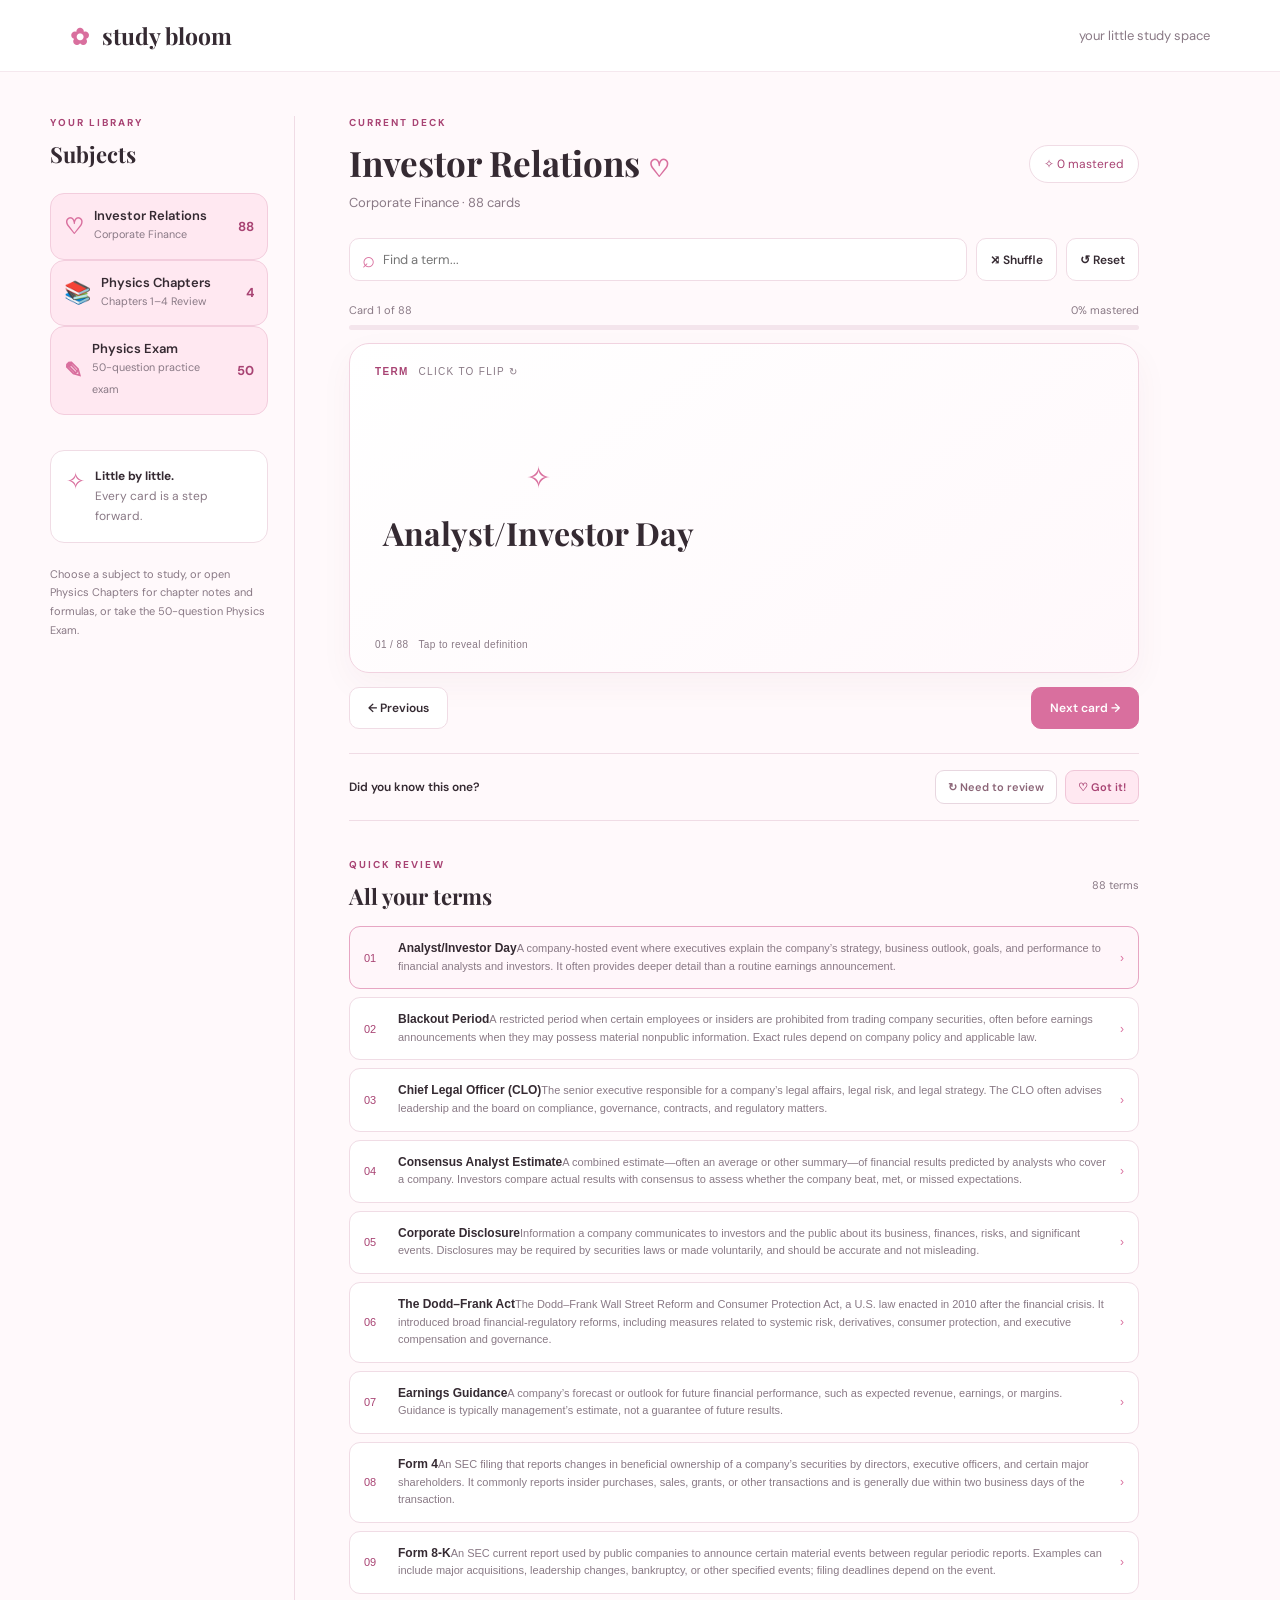
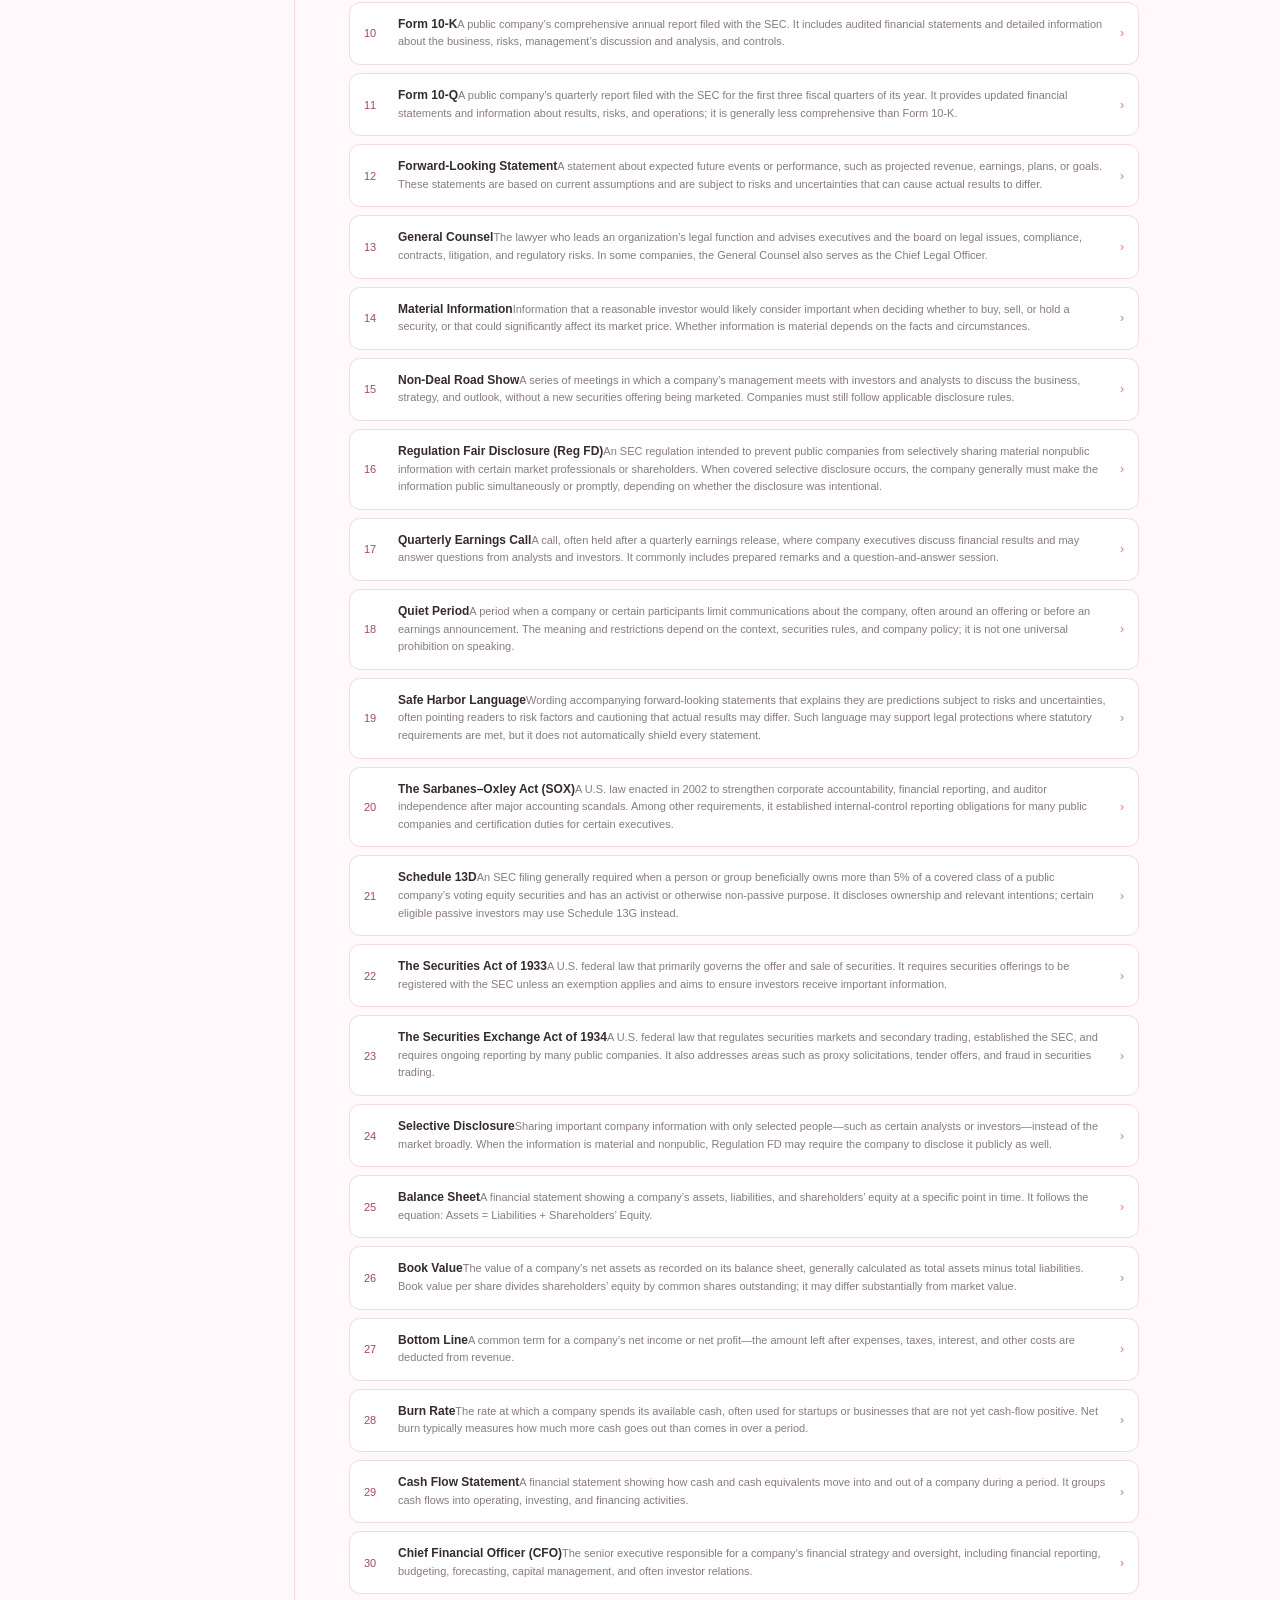
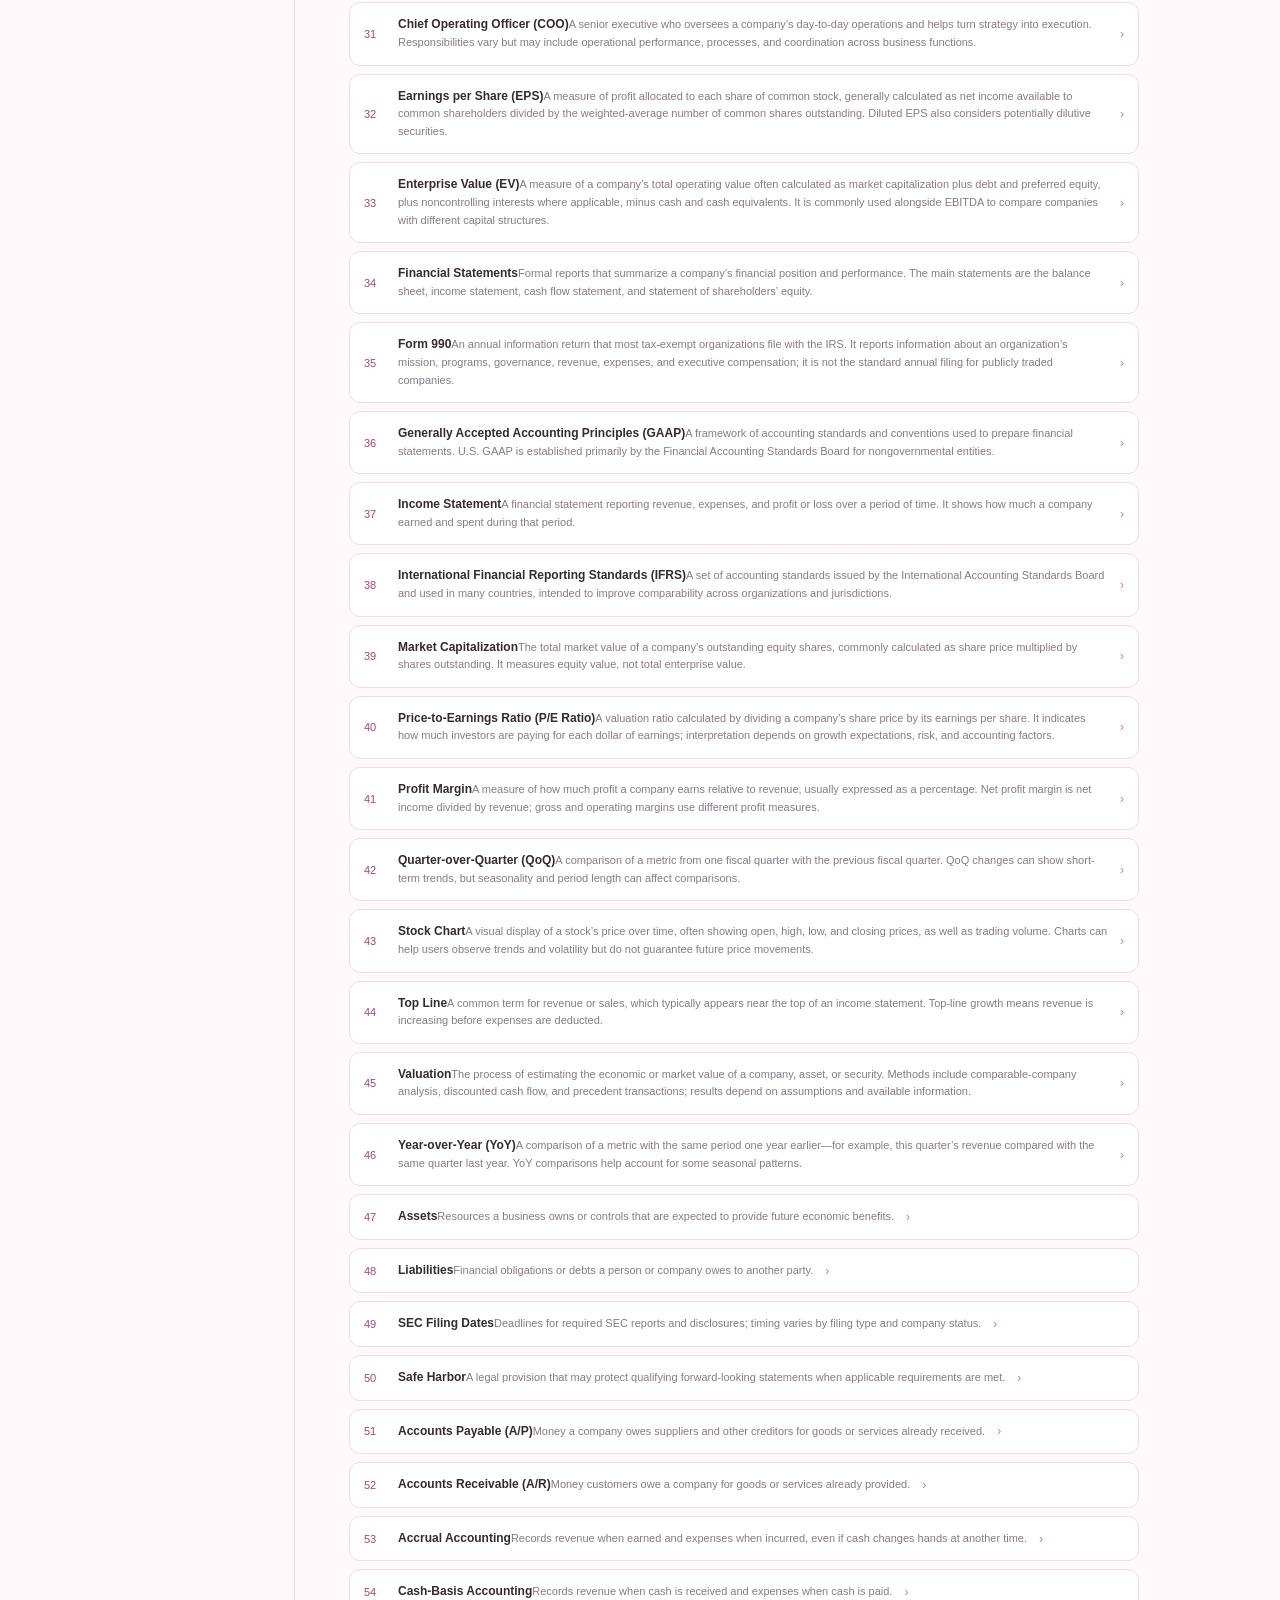
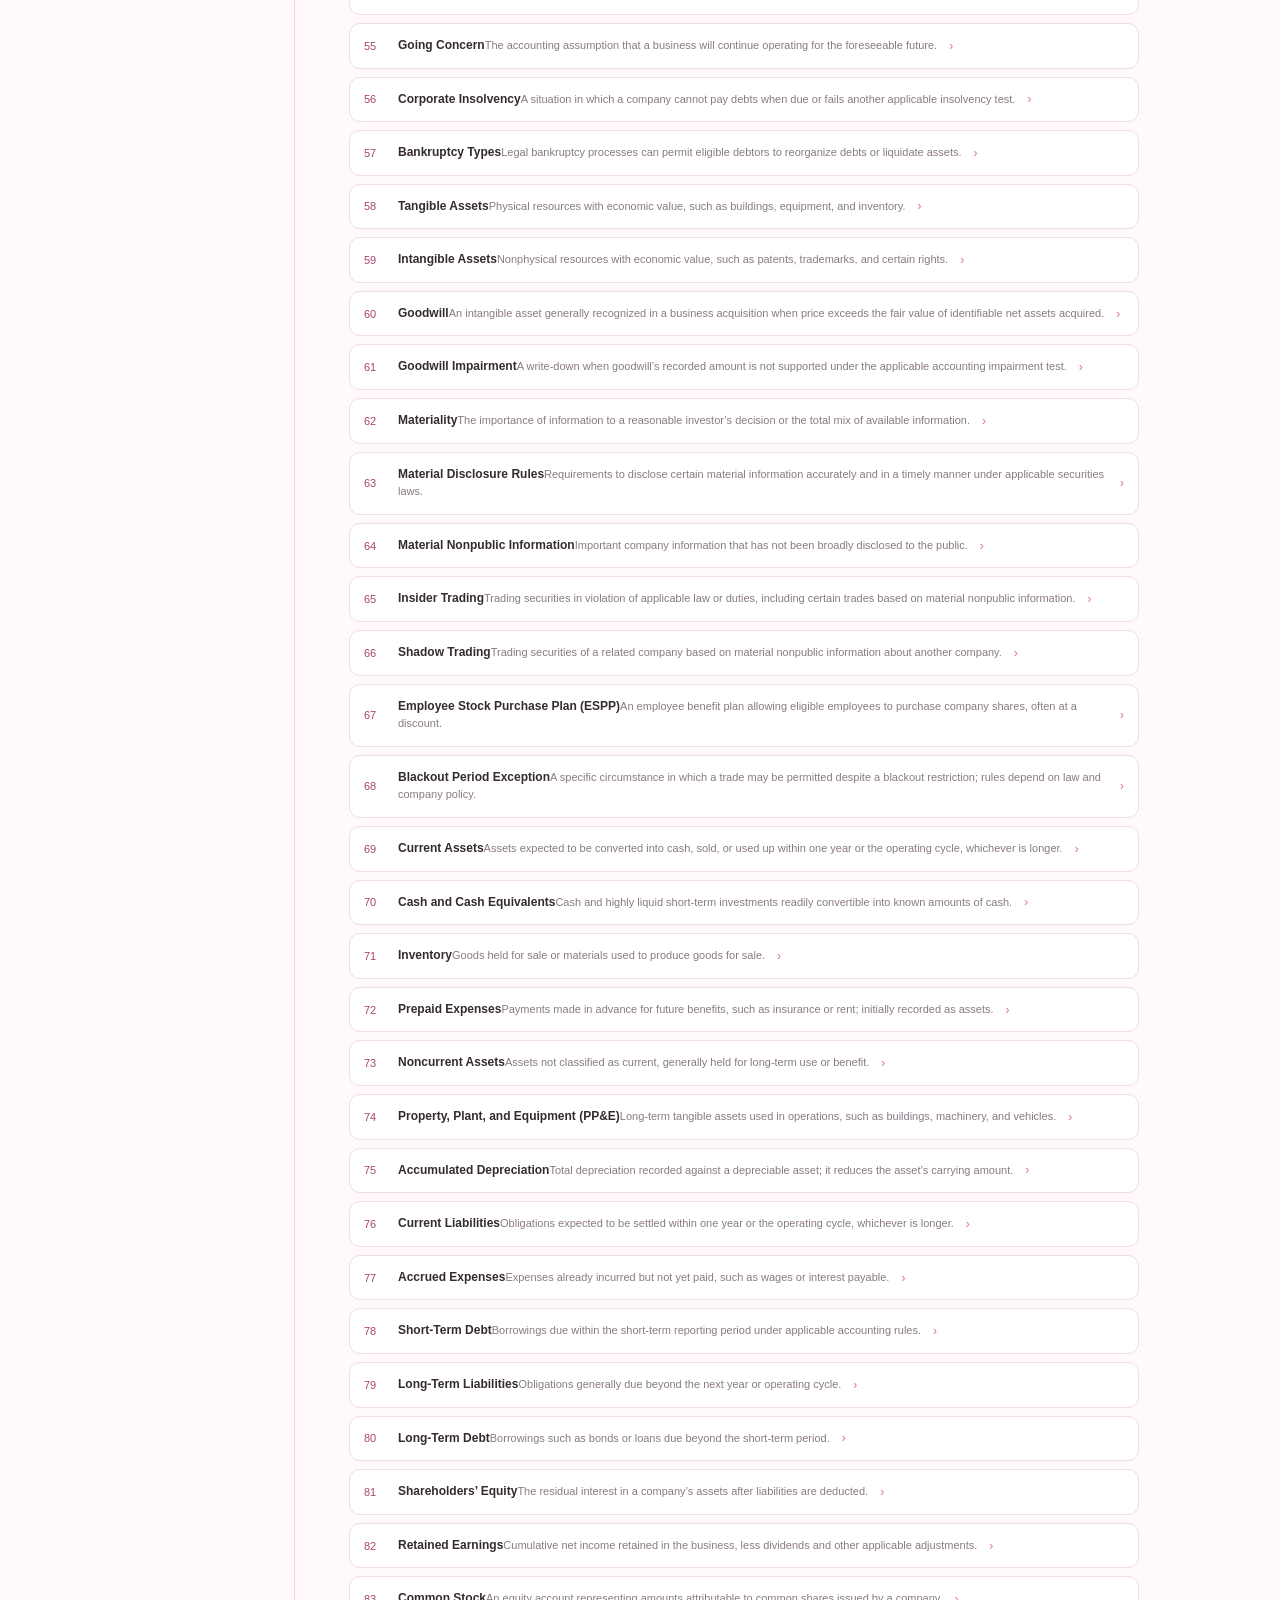
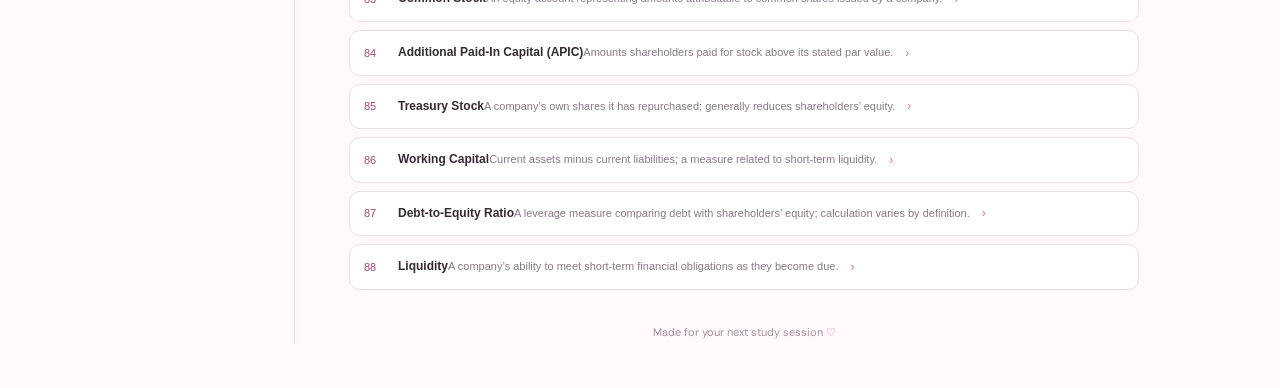
==== commit cbf74816: "Add Physics Chapters and exam tabs to homepage" ====
--- a/index.html
+++ b/index.html
@@ -16,9 +16,10 @@
     <p class="eyebrow">YOUR LIBRARY</p>
     <h2>Subjects</h2>
     <button class="subject active" id="subjectButton"><span>♡</span><span>Investor Relations<br><small>Corporate Finance</small></span><b>88</b></button>
-    <a class="subject" href="physics.html" style="display:flex;align-items:center;gap:10px;text-decoration:none;color:inherit"><span>⚽</span><span>Physics of Sports<br><small>Chapters 1–4 Review</small></span><b>4</b></a>
+    <a class="subject" href="physics.html" style="display:flex;align-items:center;gap:10px;text-decoration:none;color:inherit"><span>📚</span><span>Physics Chapters<br><small>Chapters 1–4 Review</small></span><b>4</b></a>
+    <a class="subject" href="physics-exam.html" style="display:flex;align-items:center;gap:10px;text-decoration:none;color:inherit"><span>✎</span><span>Physics Exam<br><small>50-question practice exam</small></span><b>50</b></a>
     <div class="sidebar-tip"><span>✧</span><p><strong>Little by little.</strong><br>Every card is a step forward.</p></div>
-    <p class="small-note">Choose a subject to study, or open the Physics of Sports review for chapter notes, formulas, and a practice quiz.</p>
+    <p class="small-note">Choose a subject to study, or open Physics Chapters for chapter notes and formulas, or take the 50-question Physics Exam.</p>
   </aside>
   <section class="study">
     <div class="heading-row"><div><p class="eyebrow">CURRENT DECK</p><h1>Investor Relations <span>♡</span></h1><p class="subheading">Corporate Finance · 88 cards</p></div><div class="streak">✧ <span id="knownCount">0</span> mastered</div></div>
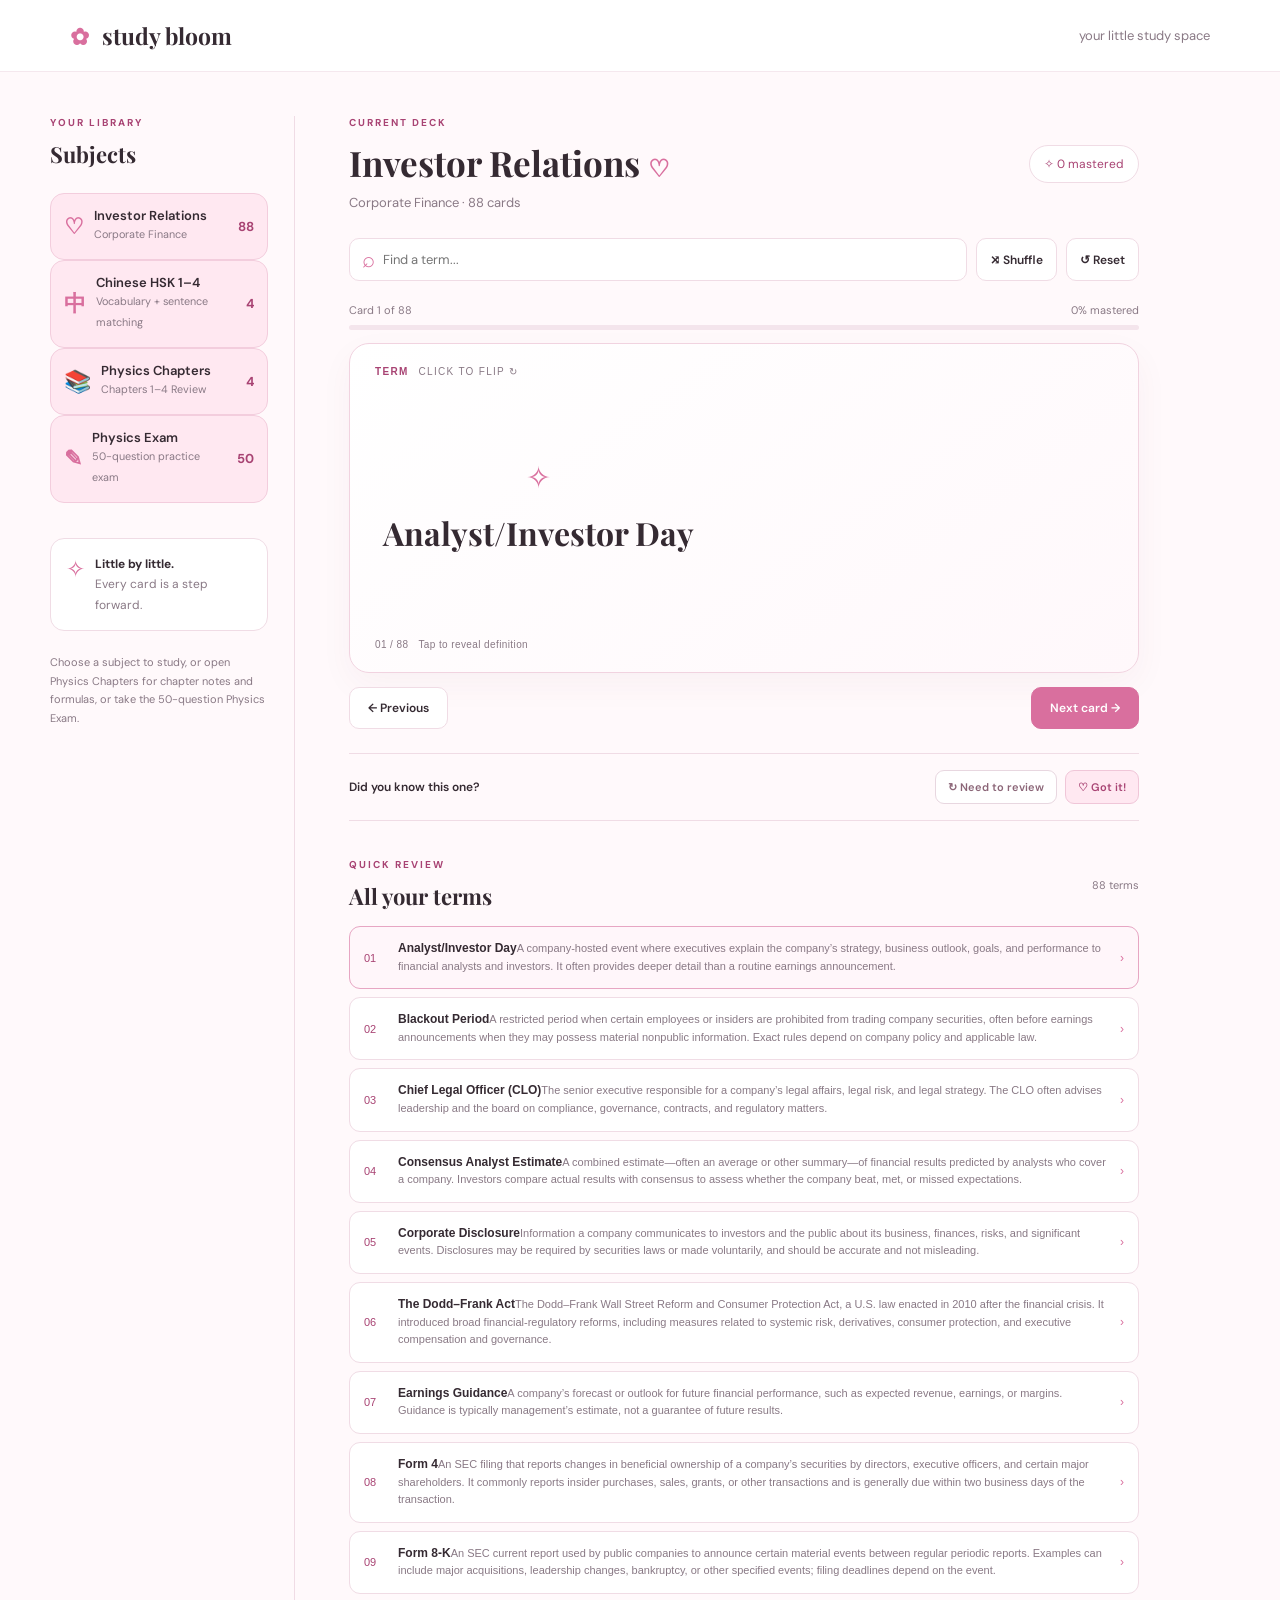
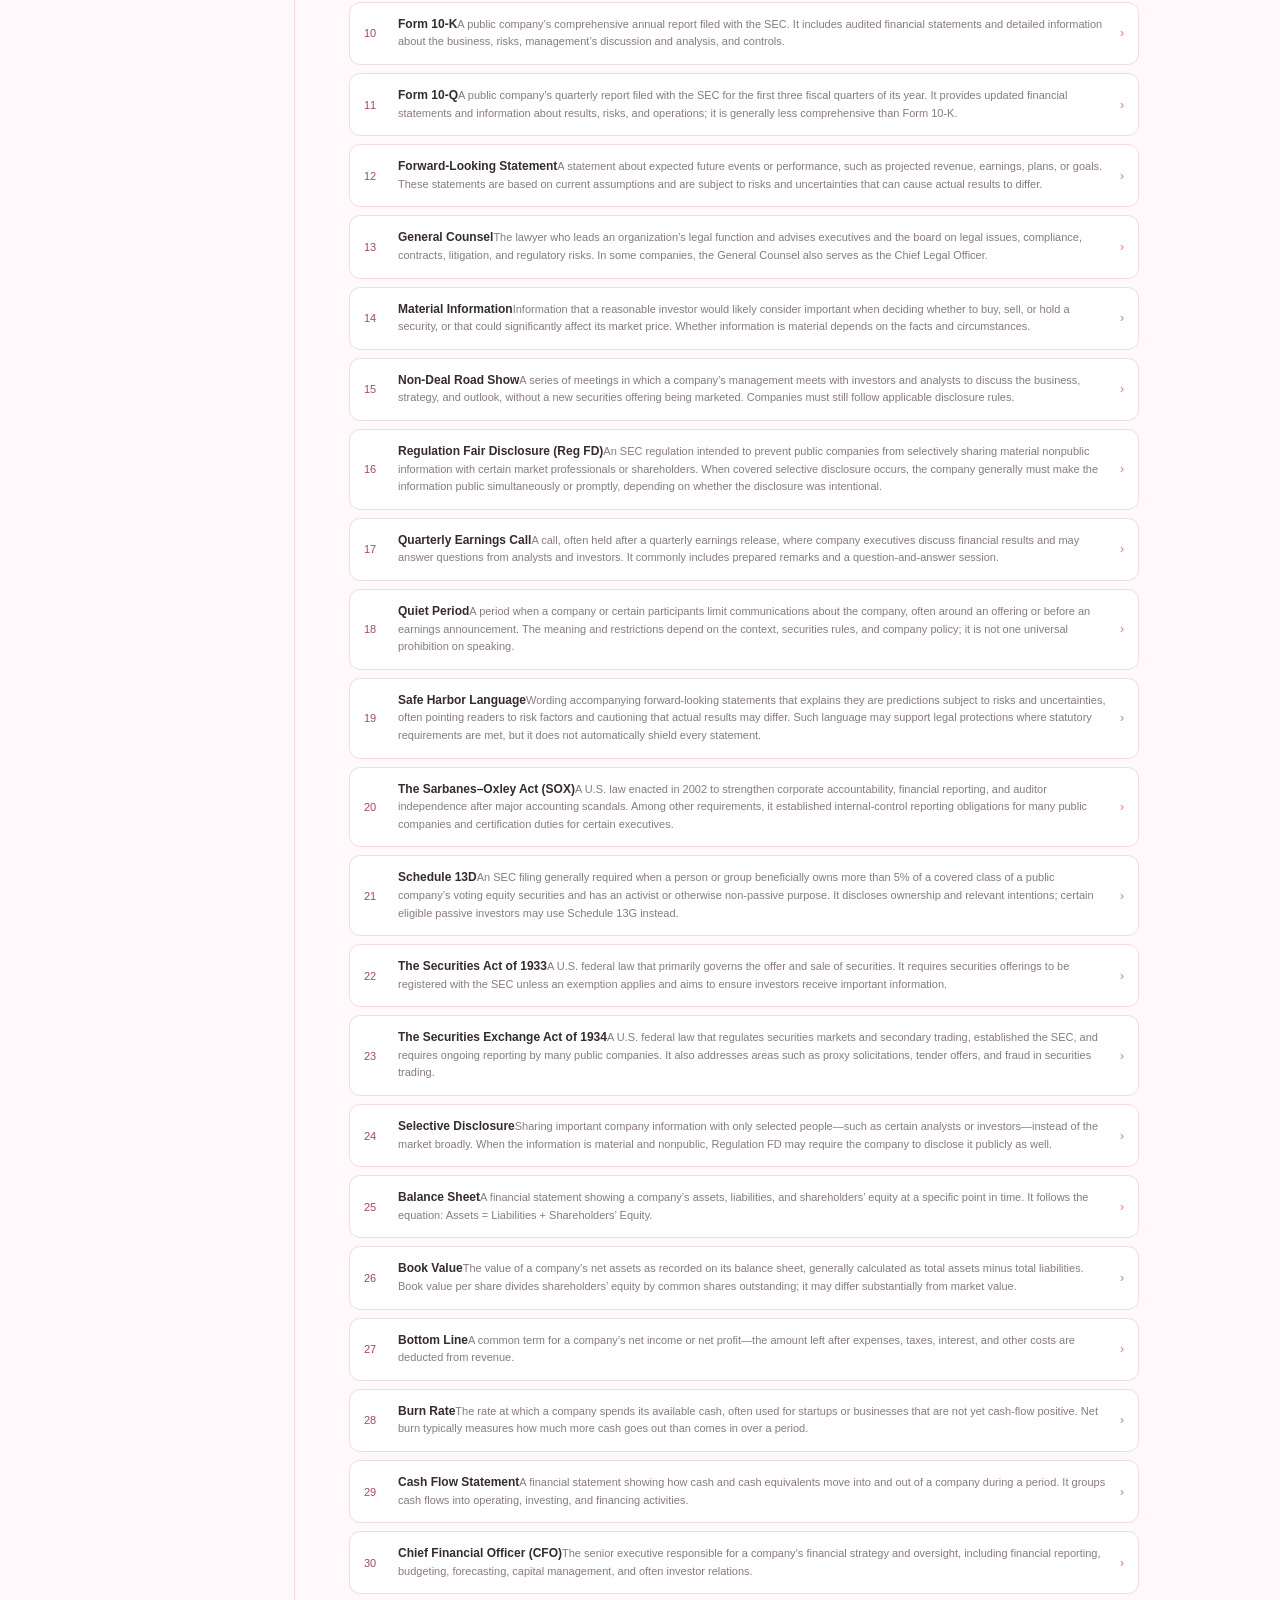
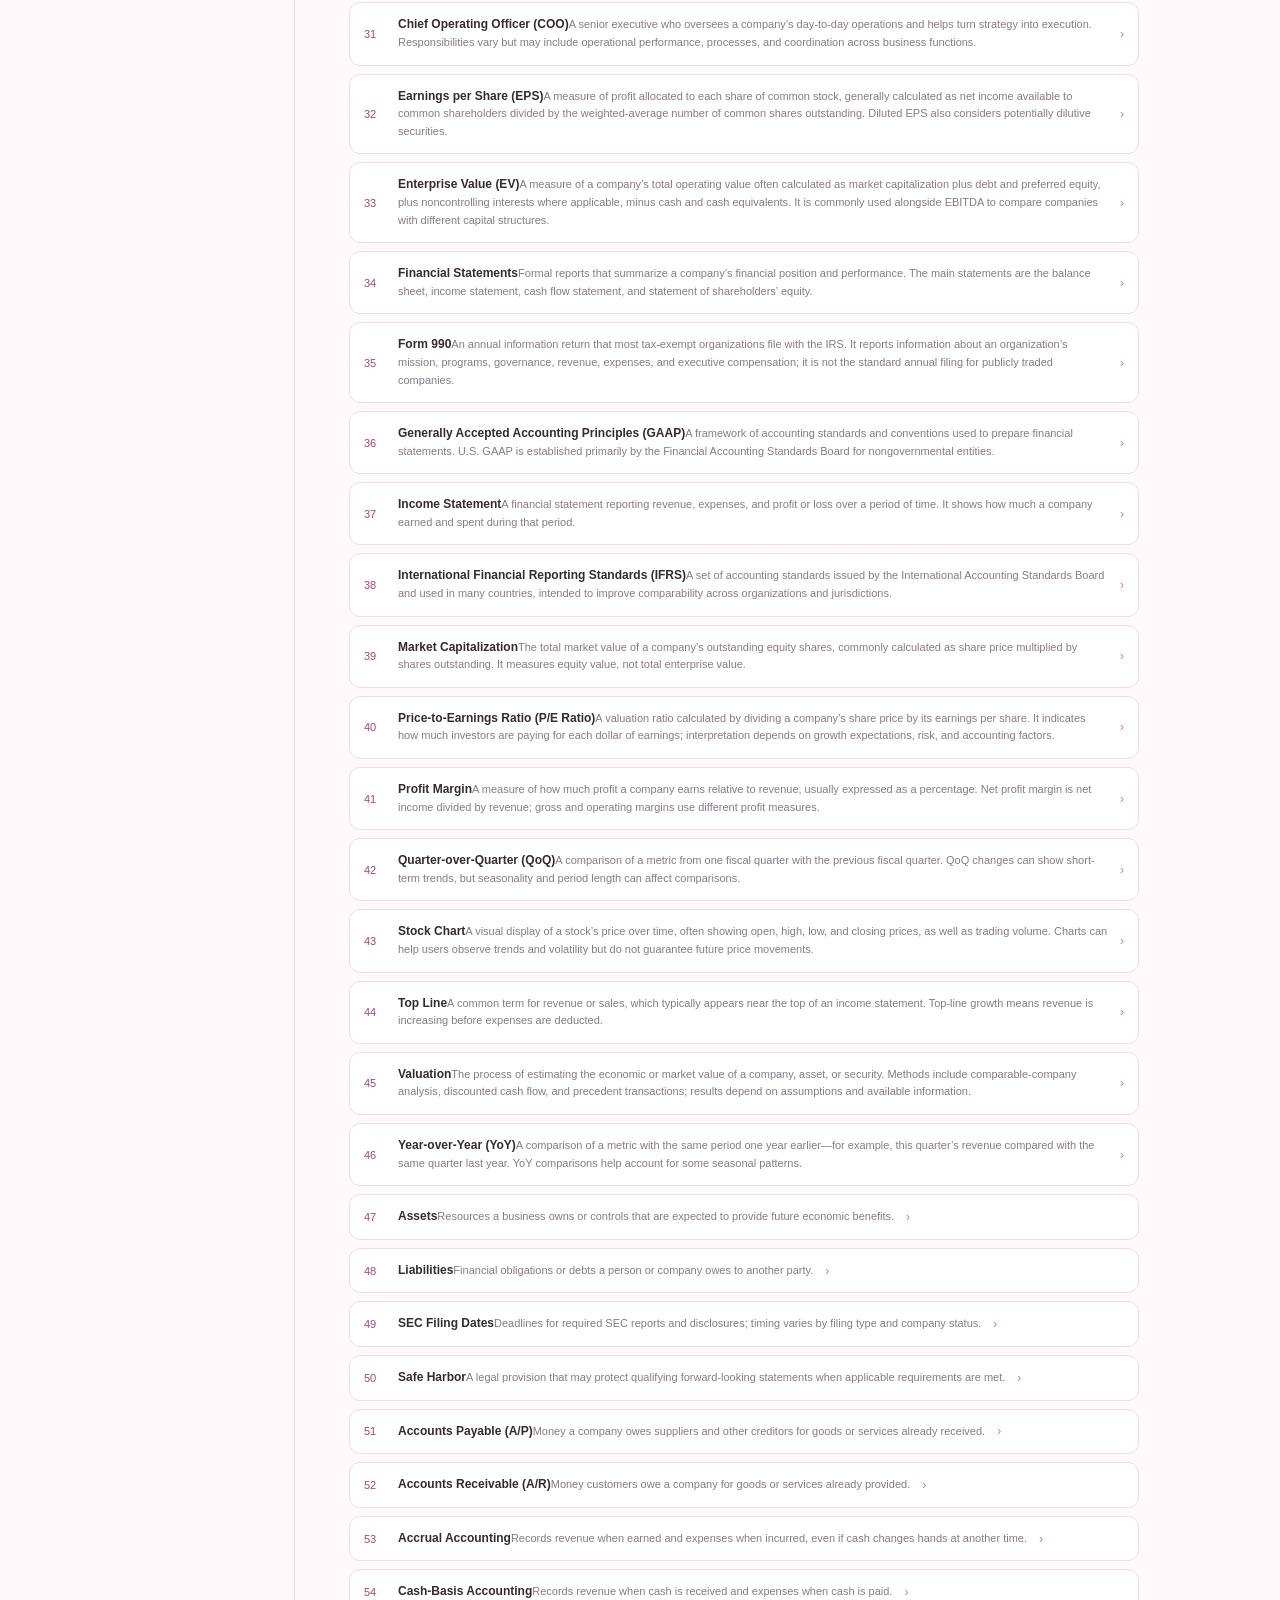
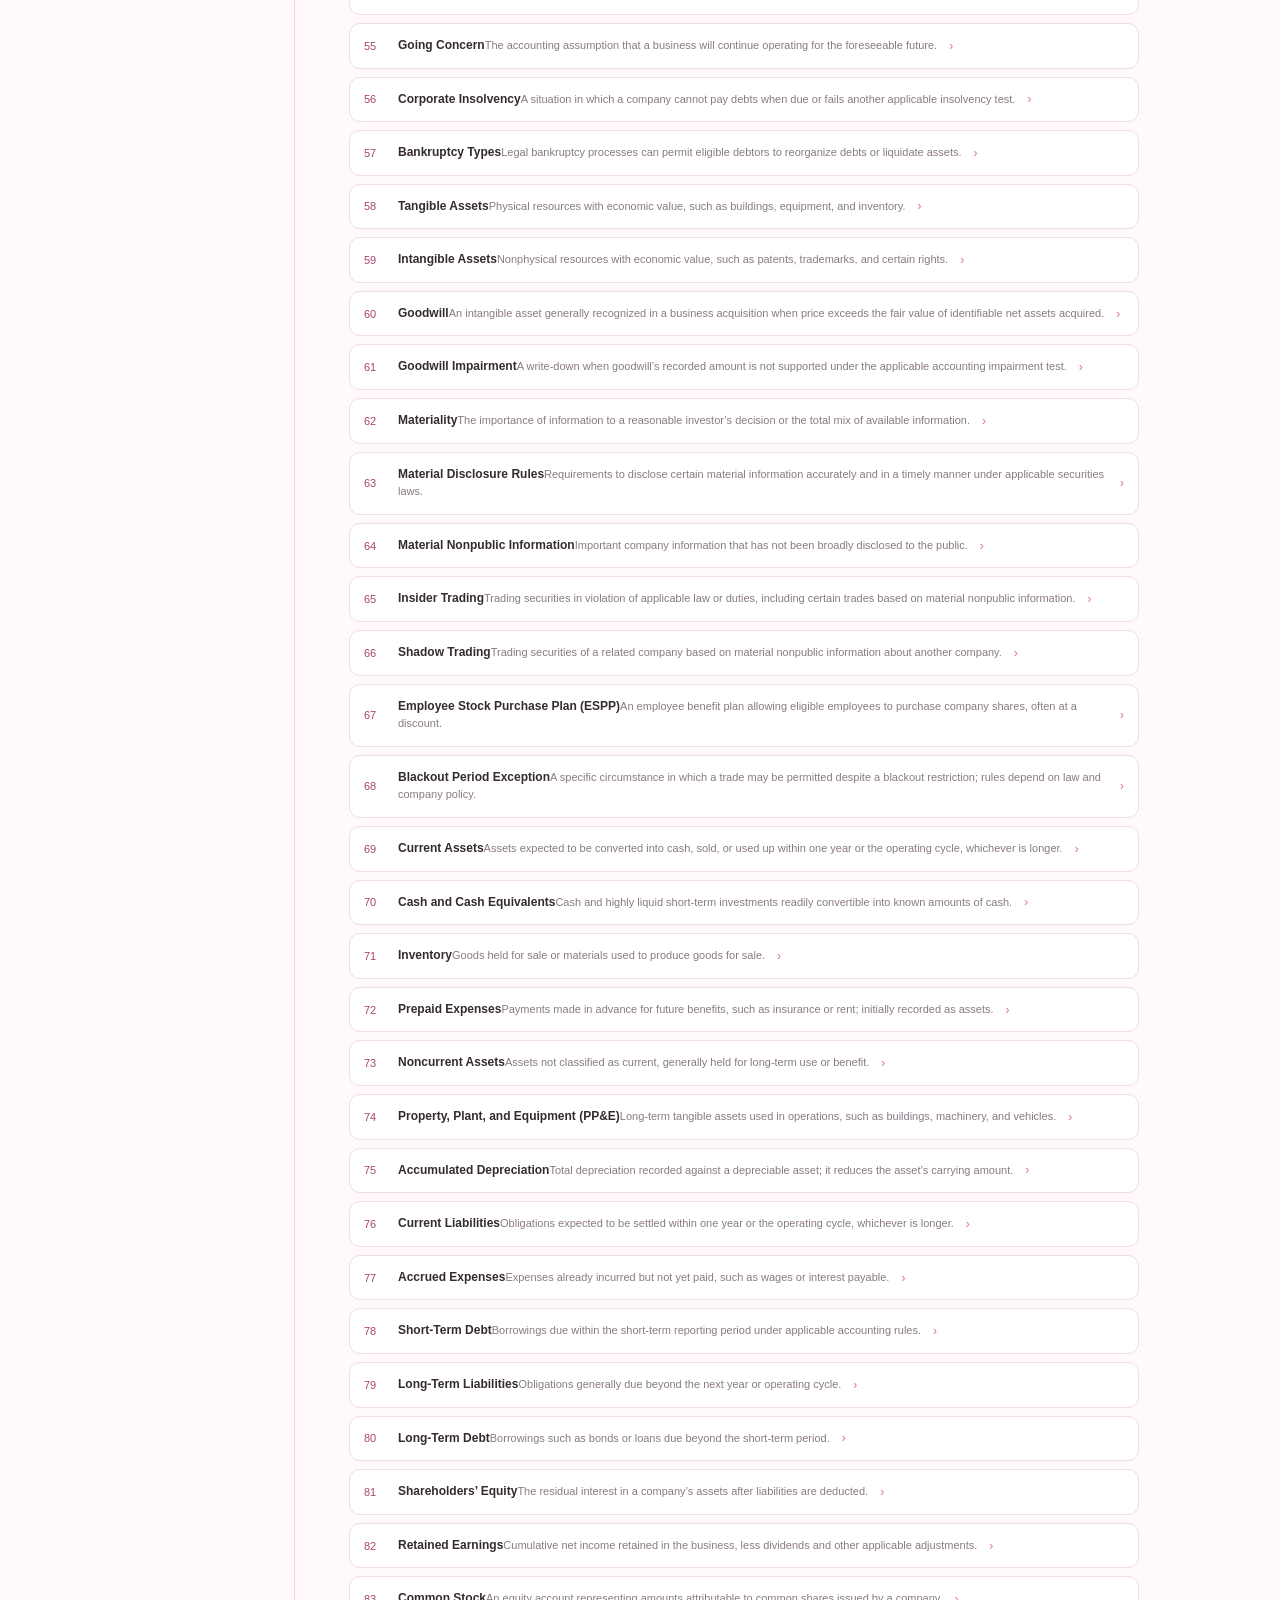
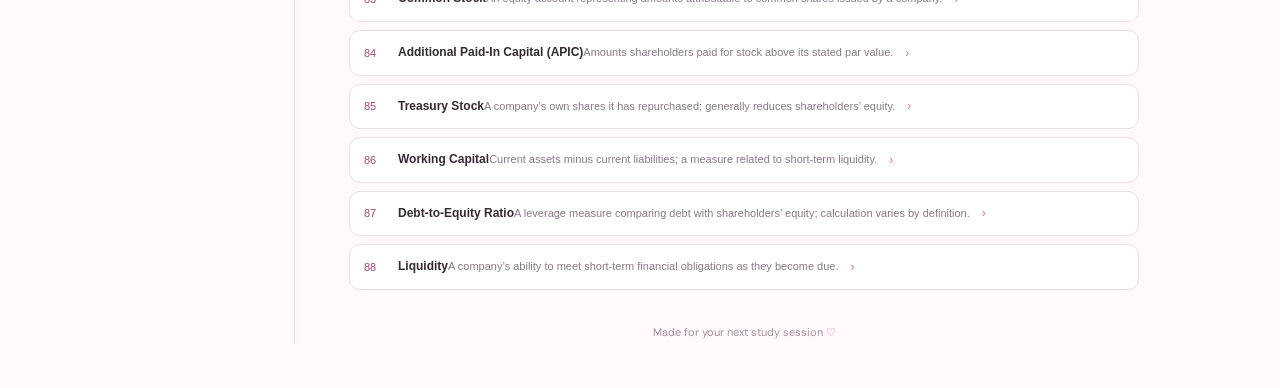
==== commit ab3711ff: "Add Chinese HSK game to Study Bloom library" ====
--- a/index.html
+++ b/index.html
@@ -16,7 +16,8 @@
     <p class="eyebrow">YOUR LIBRARY</p>
     <h2>Subjects</h2>
     <button class="subject active" id="subjectButton"><span>♡</span><span>Investor Relations<br><small>Corporate Finance</small></span><b>88</b></button>
-    <a class="subject" href="physics.html" style="display:flex;align-items:center;gap:10px;text-decoration:none;color:inherit"><span>📚</span><span>Physics Chapters<br><small>Chapters 1–4 Review</small></span><b>4</b></a>
+    <a class="subject" href="chinese.html" style="display:flex;align-items:center;gap:10px;text-decoration:none;color:inherit"><span>中</span><span>Chinese HSK 1–4<br><small>Vocabulary + sentence matching</small></span><b>4</b></a>
+  <a class="subject" href="physics.html" style="display:flex;align-items:center;gap:10px;text-decoration:none;color:inherit"><span>📚</span><span>Physics Chapters<br><small>Chapters 1–4 Review</small></span><b>4</b></a>
     <a class="subject" href="physics-exam.html" style="display:flex;align-items:center;gap:10px;text-decoration:none;color:inherit"><span>✎</span><span>Physics Exam<br><small>50-question practice exam</small></span><b>50</b></a>
     <div class="sidebar-tip"><span>✧</span><p><strong>Little by little.</strong><br>Every card is a step forward.</p></div>
     <p class="small-note">Choose a subject to study, or open Physics Chapters for chapter notes and formulas, or take the 50-question Physics Exam.</p>
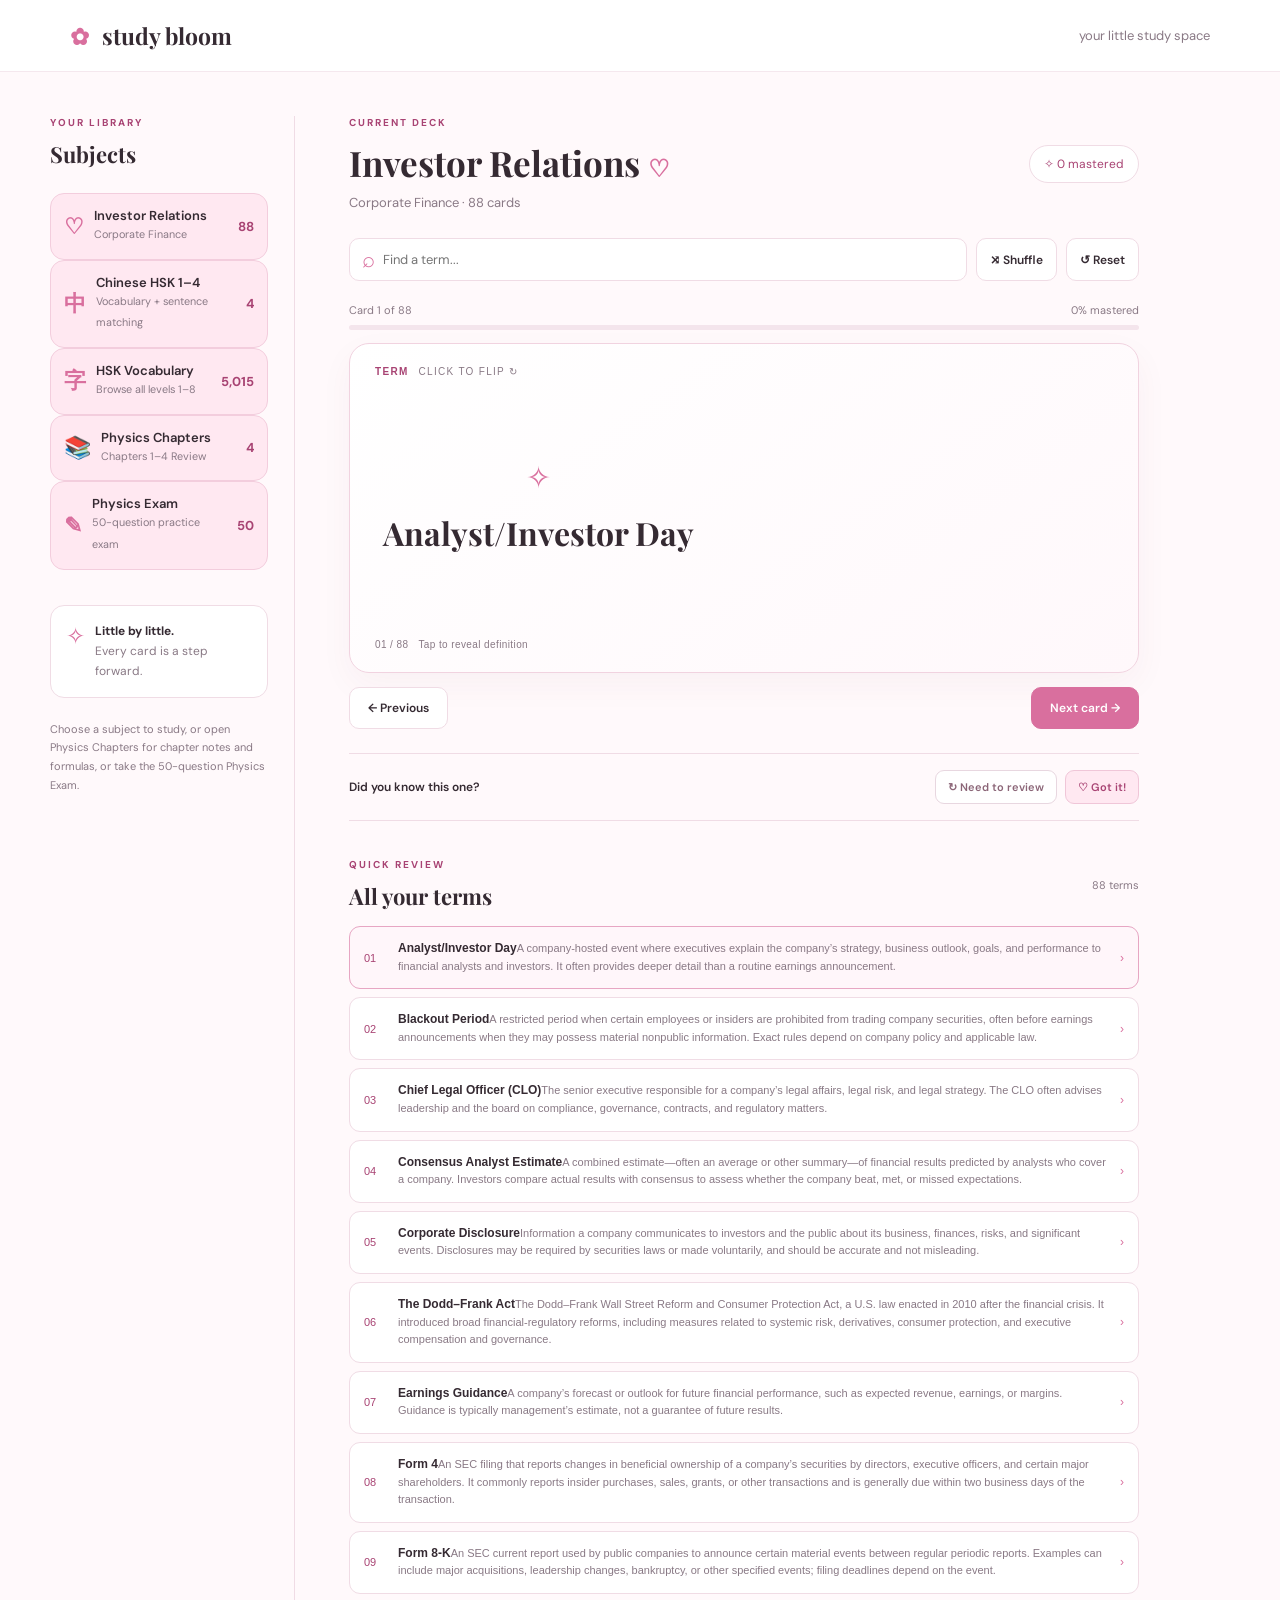
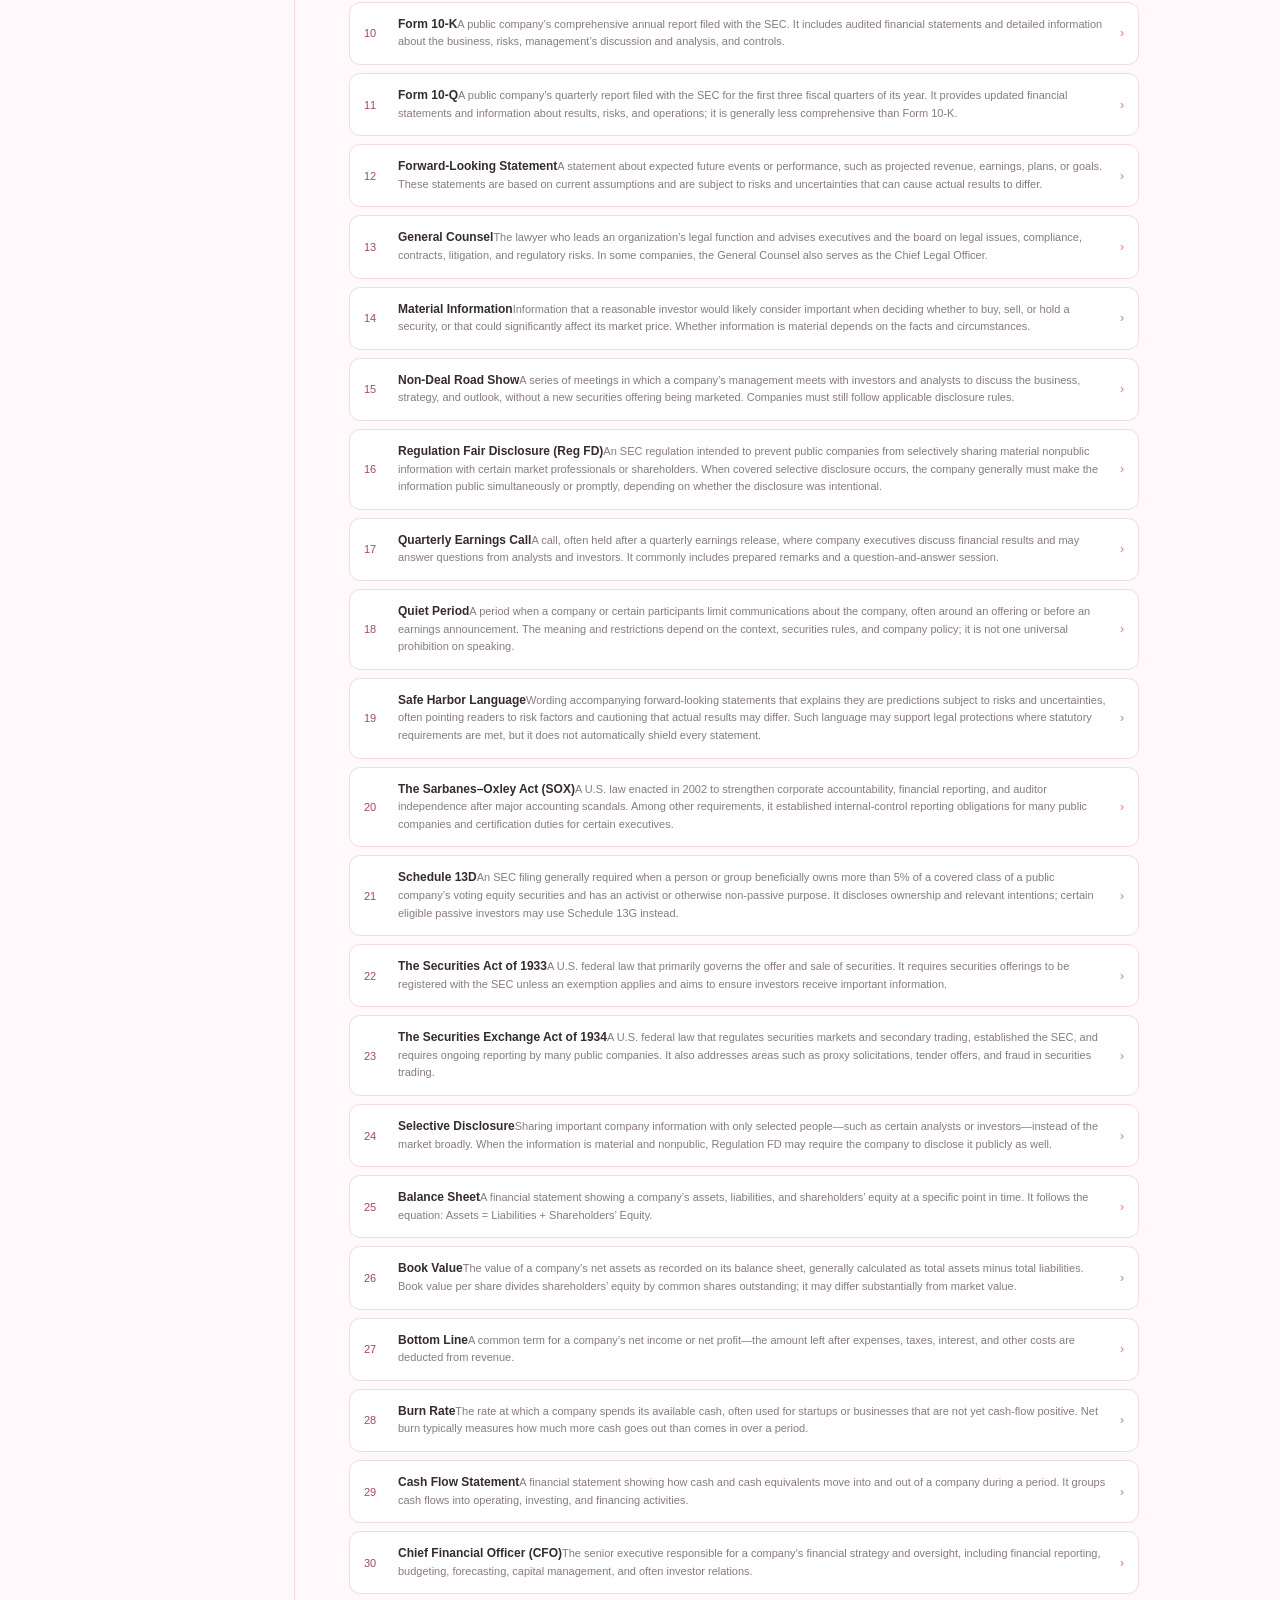
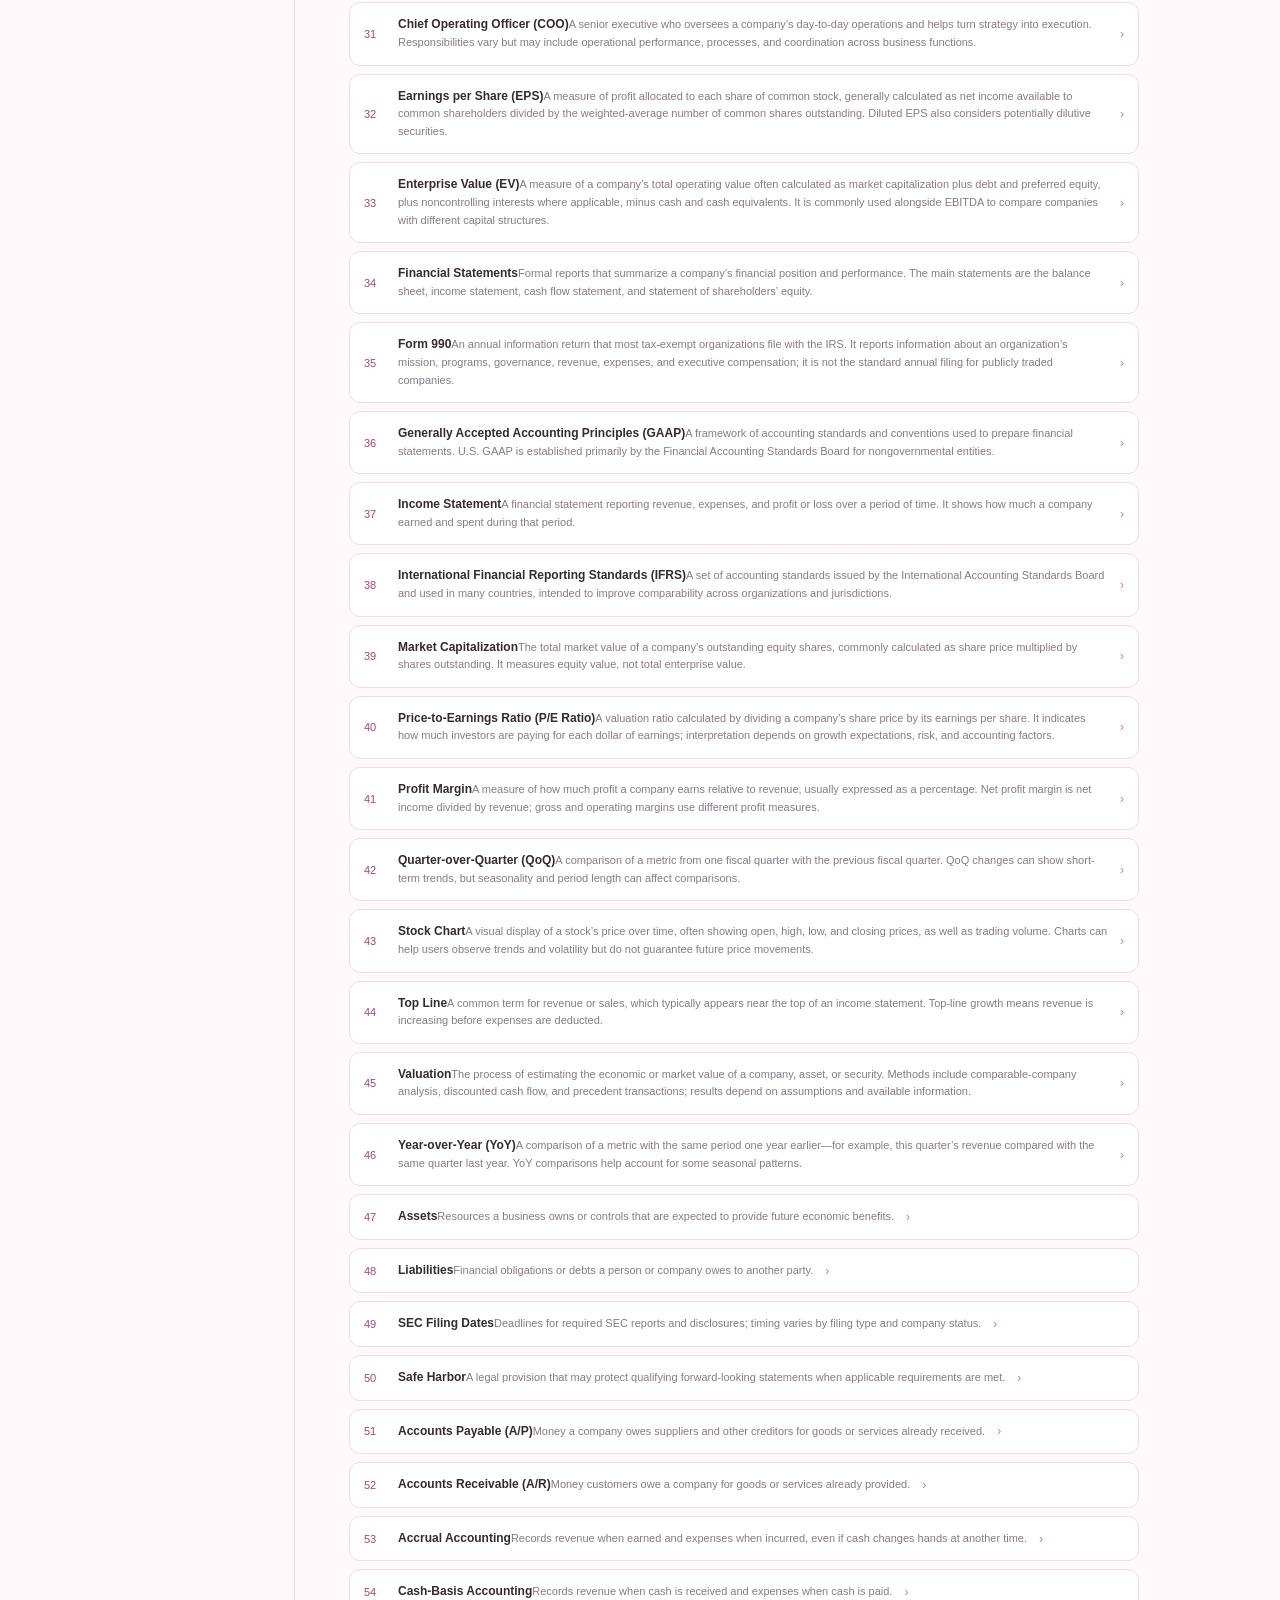
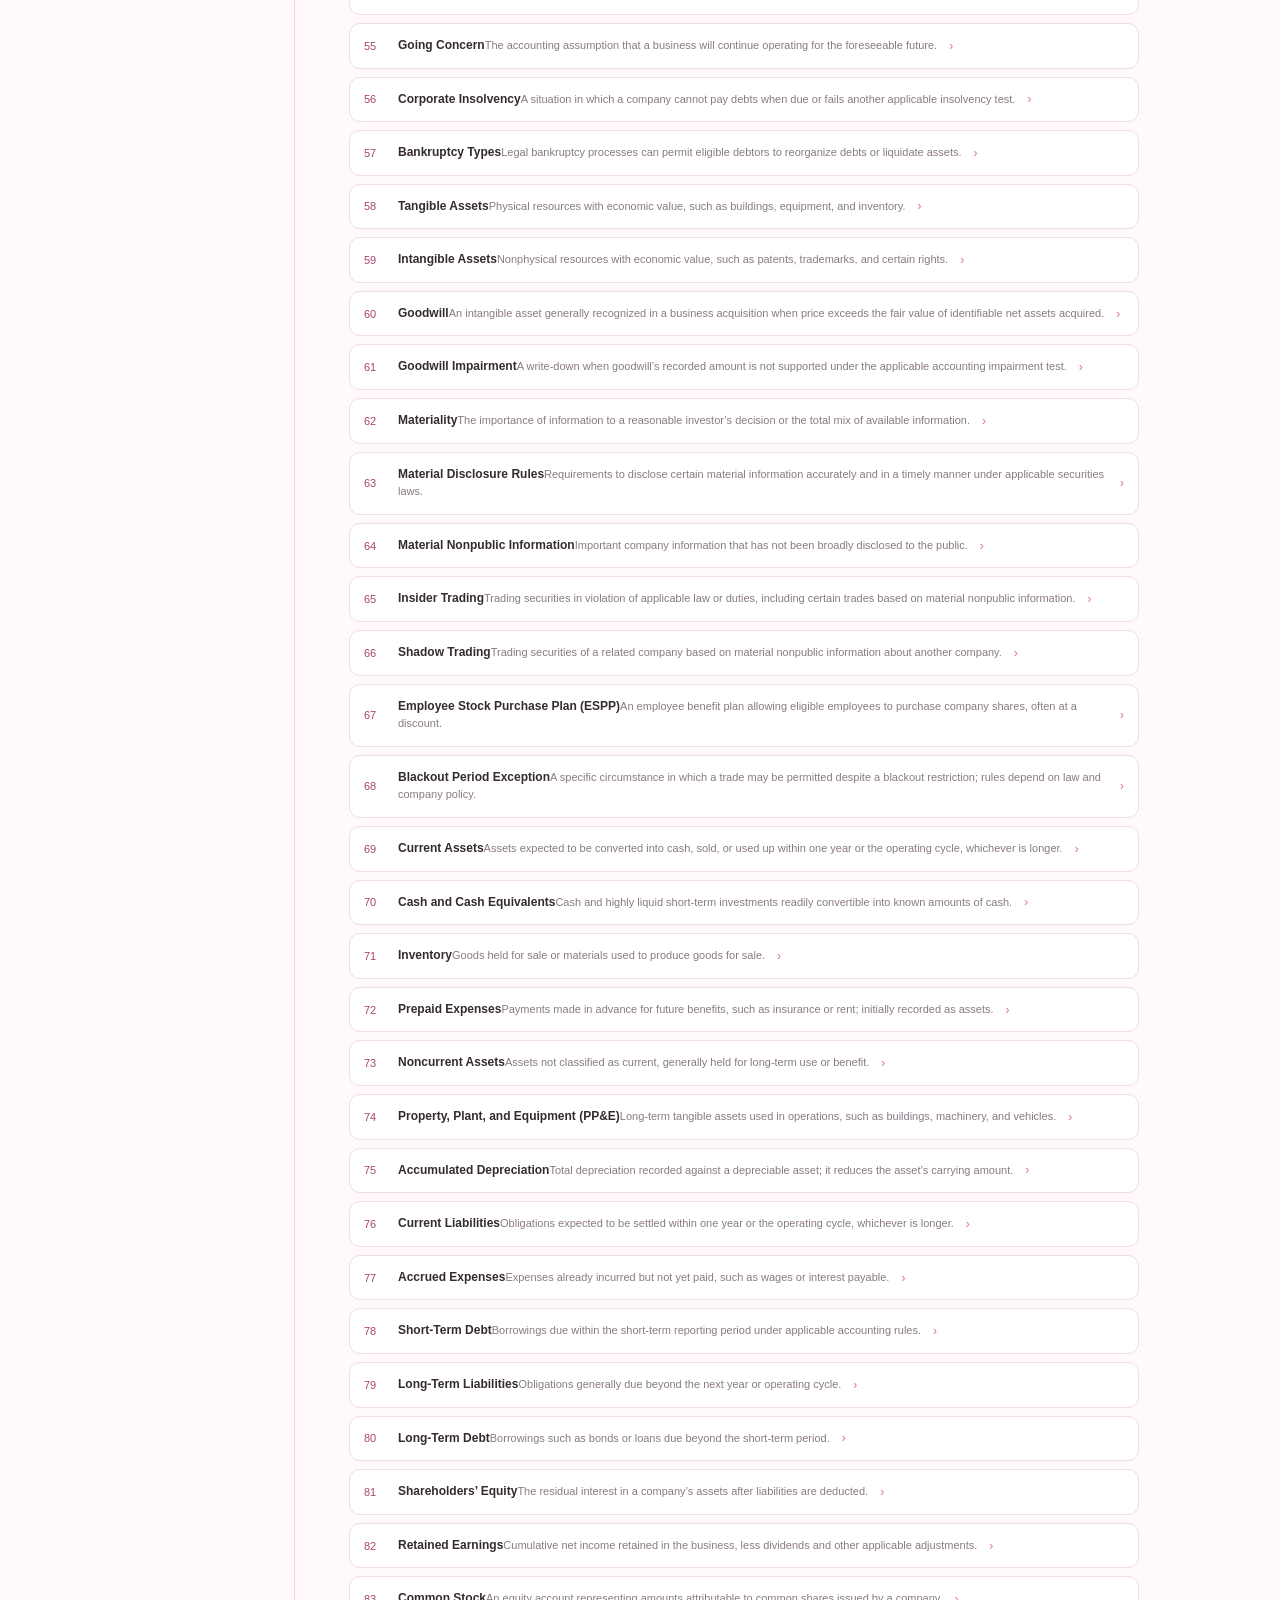
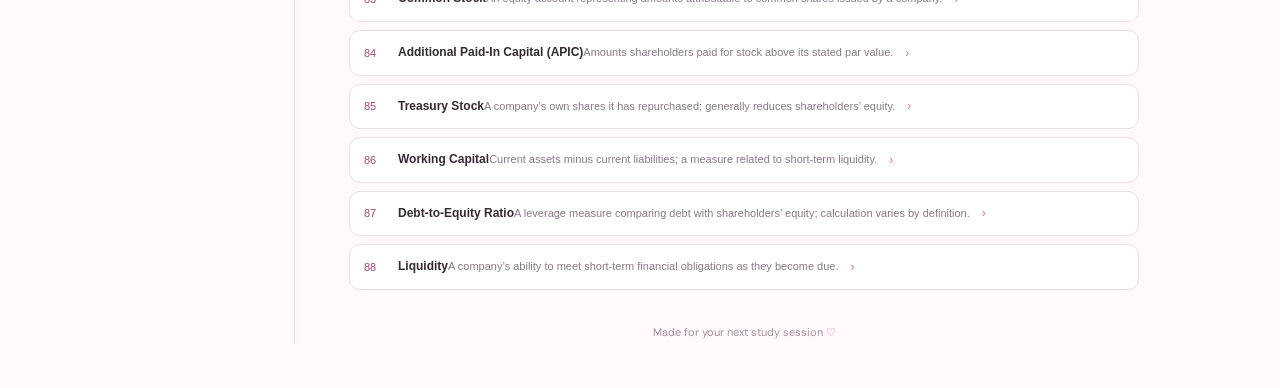
==== commit 79a33c74: "Link HSK vocabulary browser from library" ====
--- a/index.html
+++ b/index.html
@@ -17,6 +17,7 @@
     <h2>Subjects</h2>
     <button class="subject active" id="subjectButton"><span>♡</span><span>Investor Relations<br><small>Corporate Finance</small></span><b>88</b></button>
     <a class="subject" href="chinese.html" style="display:flex;align-items:center;gap:10px;text-decoration:none;color:inherit"><span>中</span><span>Chinese HSK 1–4<br><small>Vocabulary + sentence matching</small></span><b>4</b></a>
+    <a class="subject" href="vocabulary.html" style="display:flex;align-items:center;gap:10px;text-decoration:none;color:inherit"><span>字</span><span>HSK Vocabulary<br><small>Browse all levels 1–8</small></span><b>5,015</b></a>
   <a class="subject" href="physics.html" style="display:flex;align-items:center;gap:10px;text-decoration:none;color:inherit"><span>📚</span><span>Physics Chapters<br><small>Chapters 1–4 Review</small></span><b>4</b></a>
     <a class="subject" href="physics-exam.html" style="display:flex;align-items:center;gap:10px;text-decoration:none;color:inherit"><span>✎</span><span>Physics Exam<br><small>50-question practice exam</small></span><b>50</b></a>
     <div class="sidebar-tip"><span>✧</span><p><strong>Little by little.</strong><br>Every card is a step forward.</p></div>
@@ -44,4 +45,4 @@
   </section>
 </main>
 <script src="script.js"></script>
-</body></html>
+</body></html>
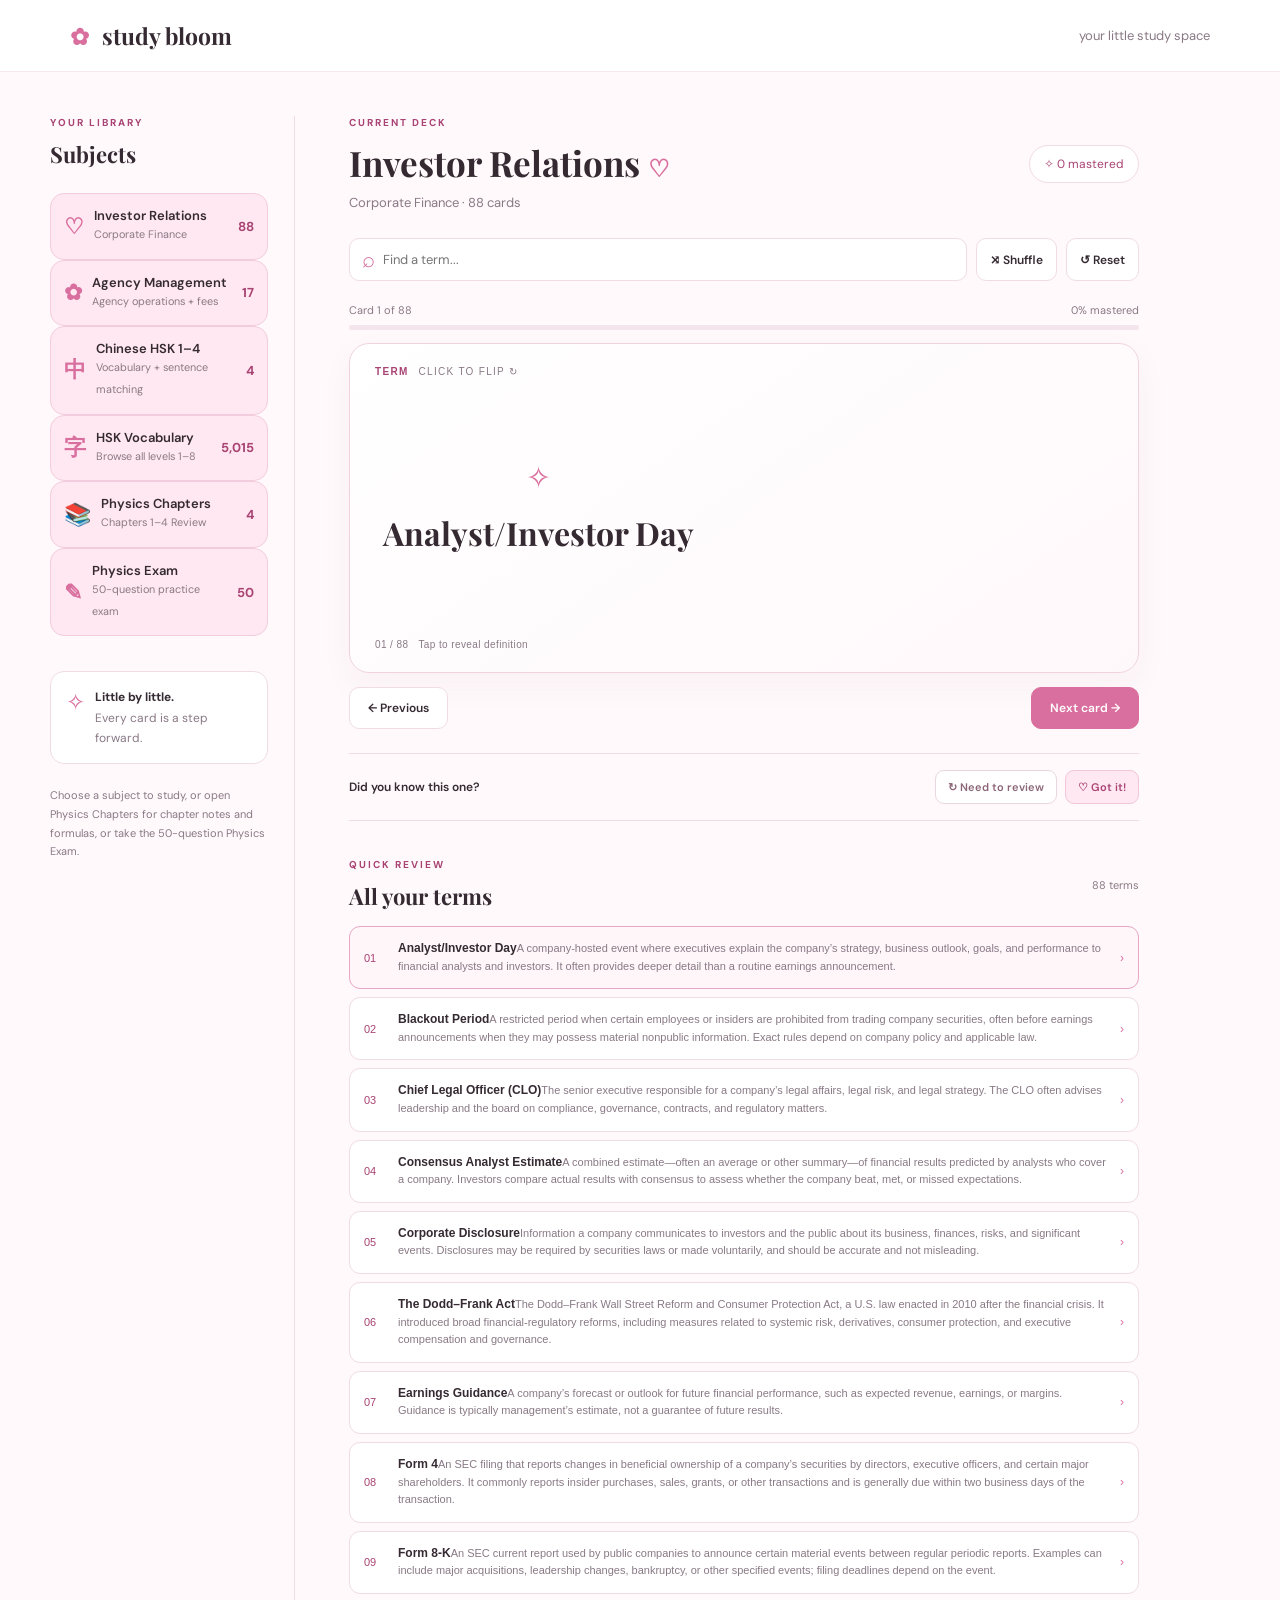
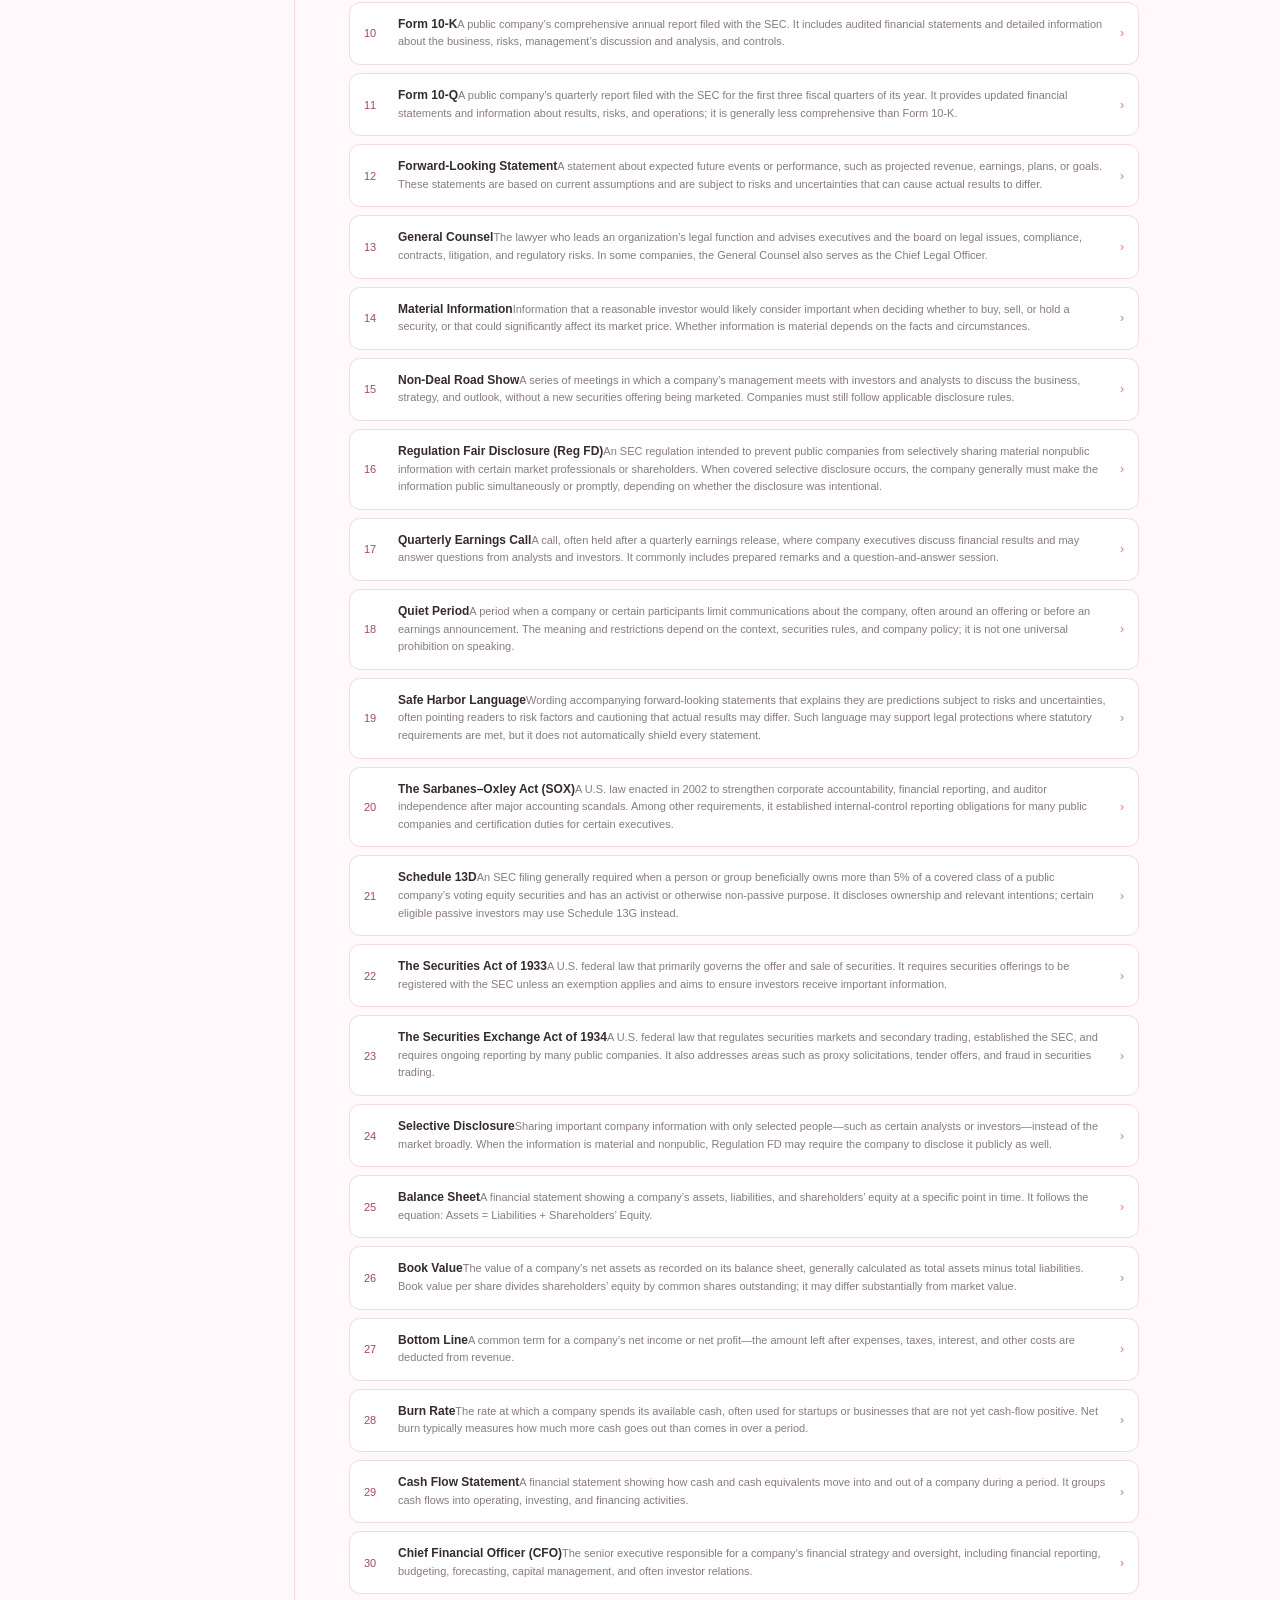
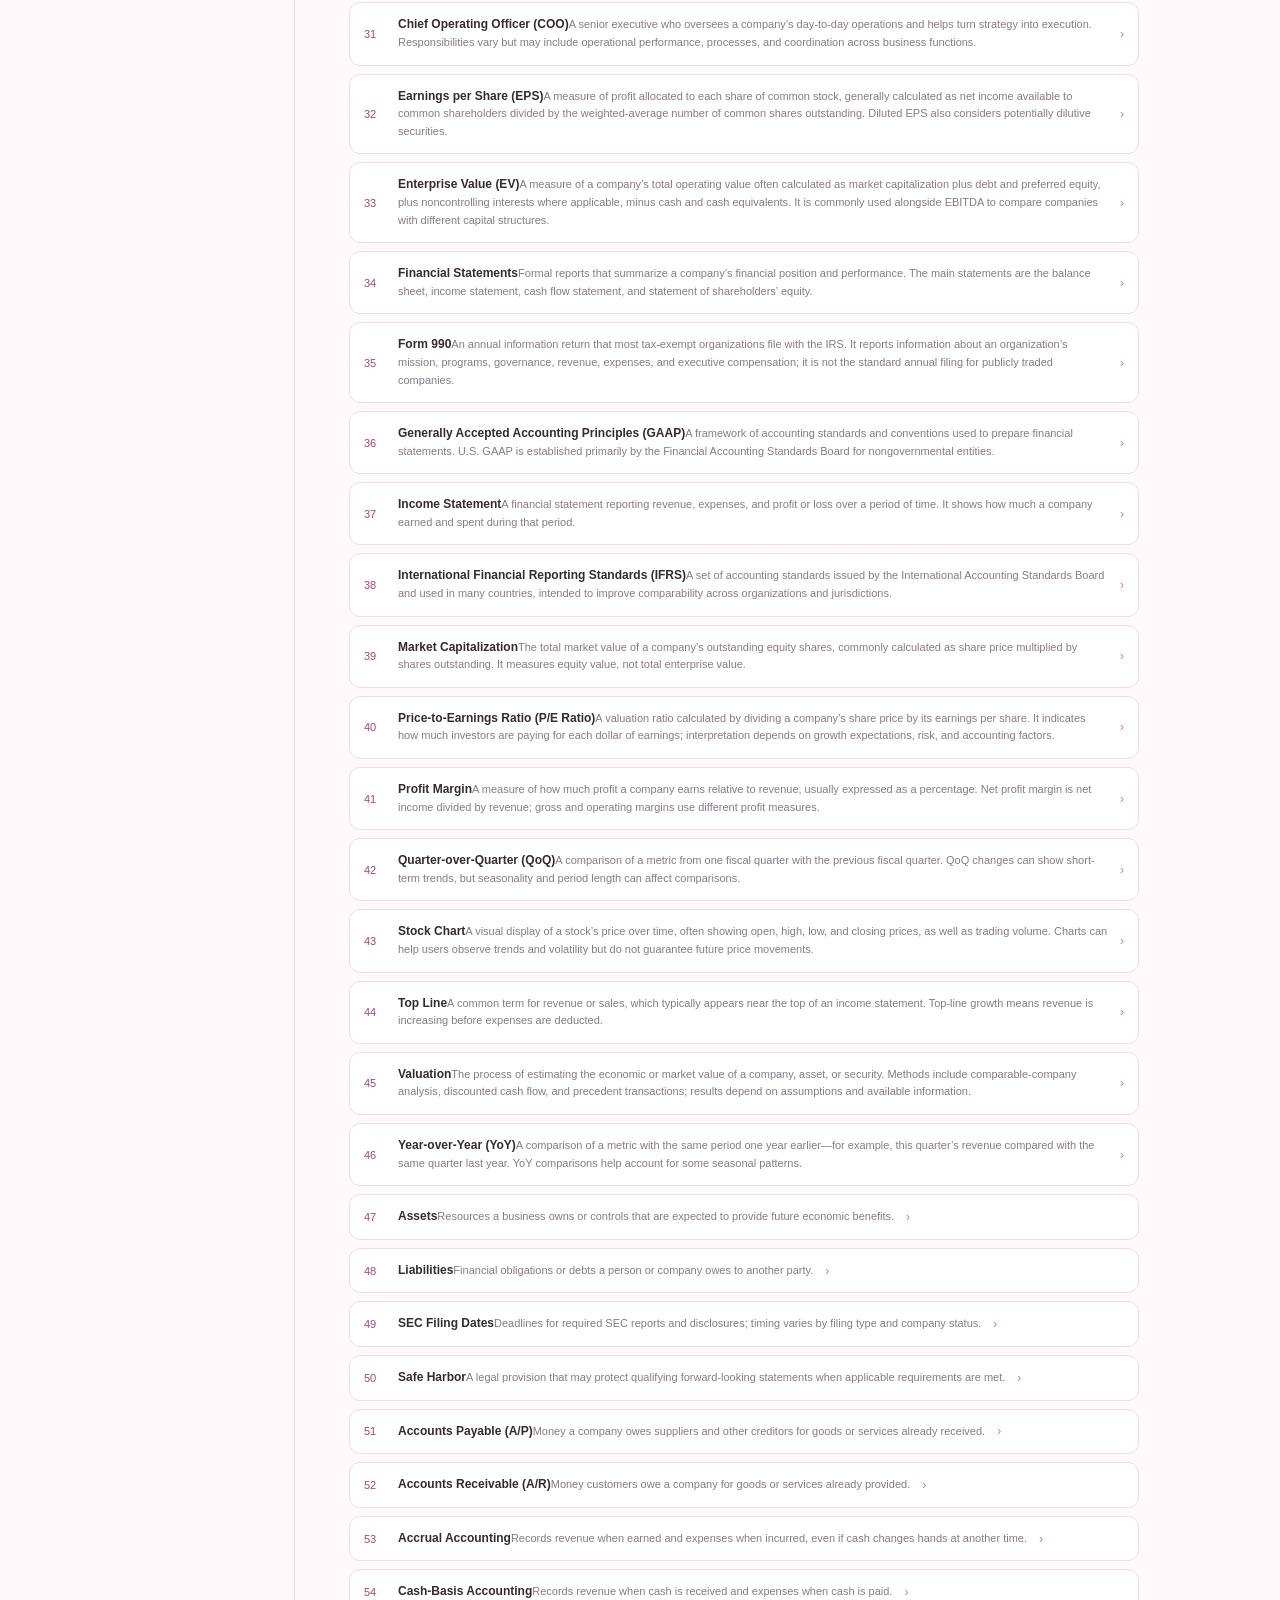
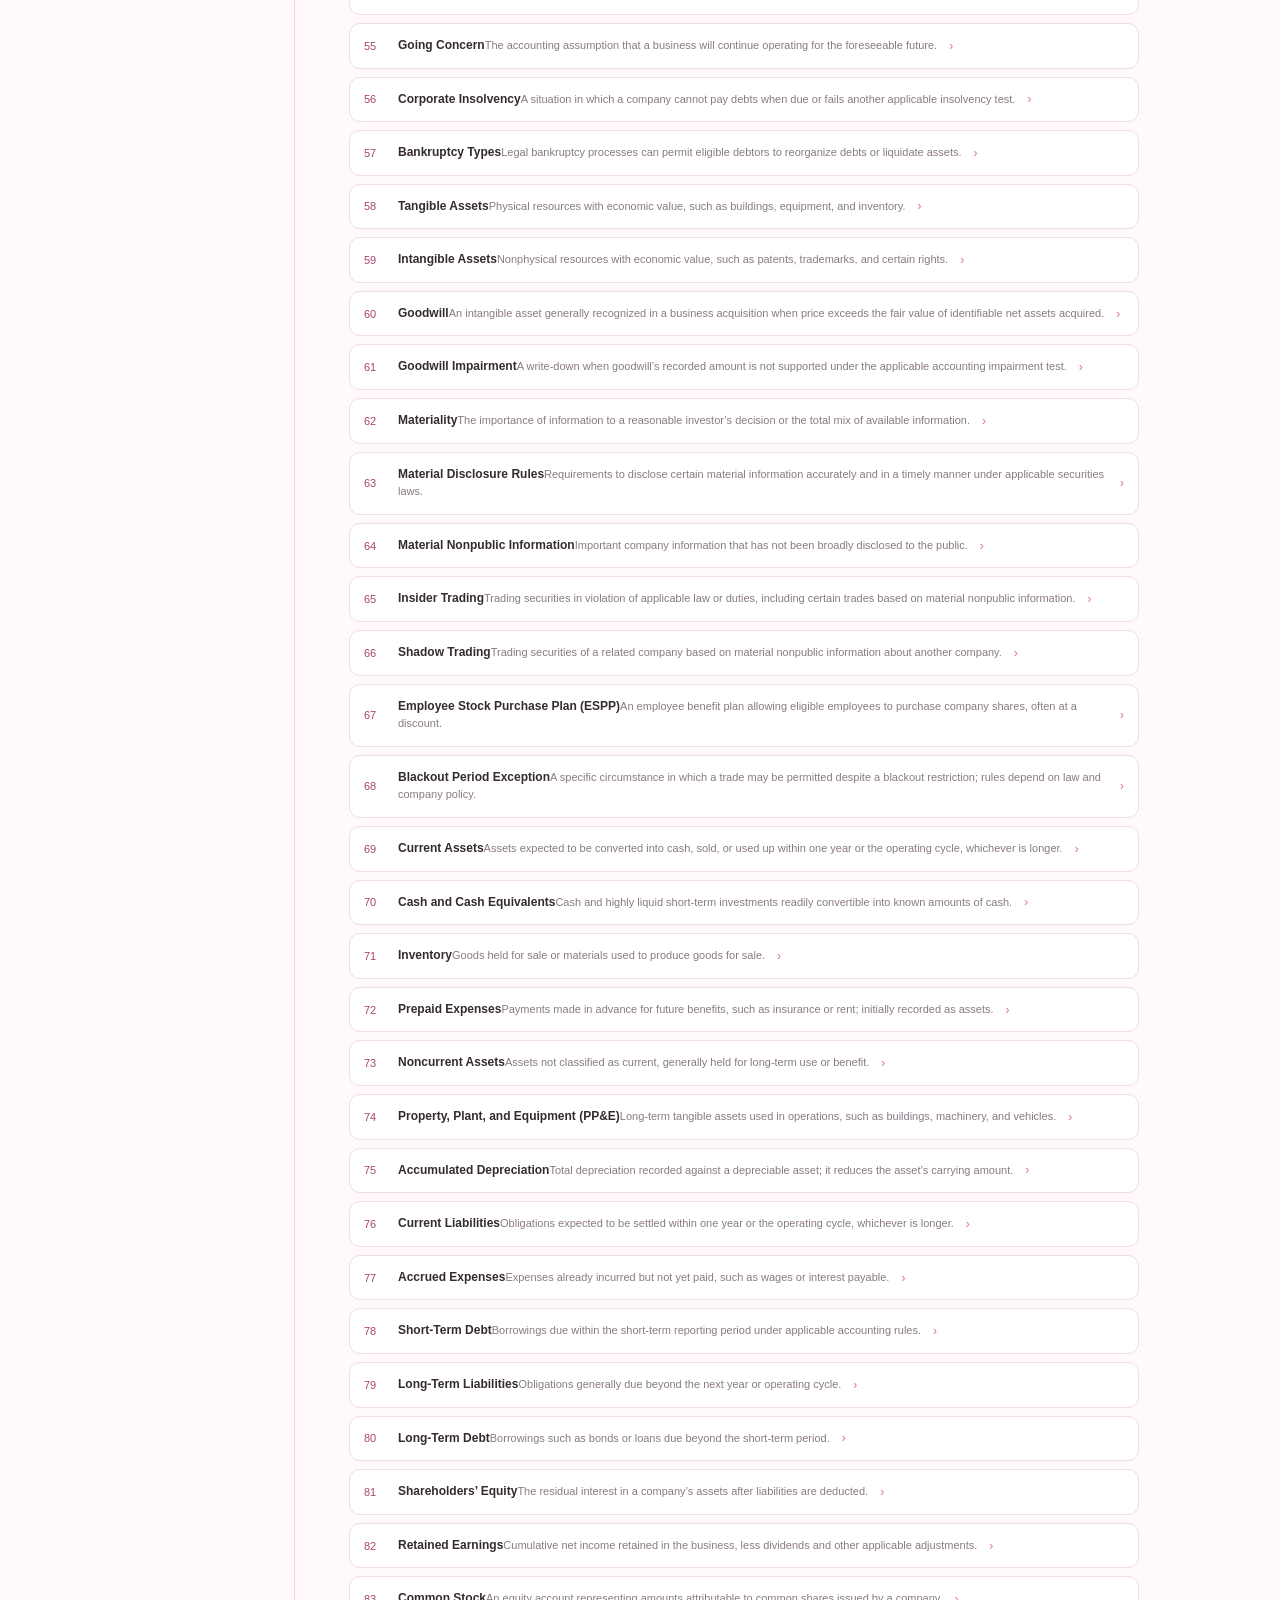
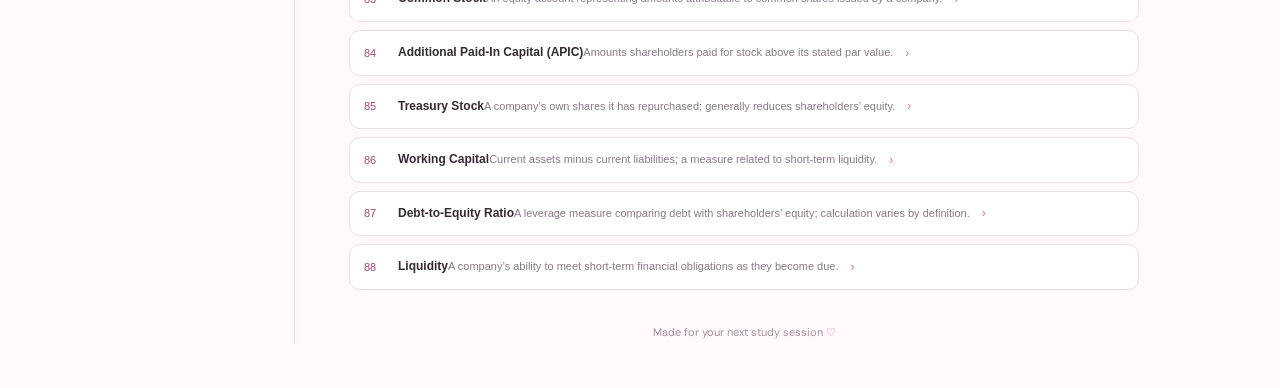
==== commit 715090e4: "Add Agency Management to study library" ====
--- a/index.html
+++ b/index.html
@@ -16,6 +16,7 @@
     <p class="eyebrow">YOUR LIBRARY</p>
     <h2>Subjects</h2>
     <button class="subject active" id="subjectButton"><span>♡</span><span>Investor Relations<br><small>Corporate Finance</small></span><b>88</b></button>
+    <a class="subject" href="agency-management.html" style="display:flex;align-items:center;gap:10px;text-decoration:none;color:inherit"><span>✿</span><span>Agency Management<br><small>Agency operations + fees</small></span><b>17</b></a>
     <a class="subject" href="chinese.html" style="display:flex;align-items:center;gap:10px;text-decoration:none;color:inherit"><span>中</span><span>Chinese HSK 1–4<br><small>Vocabulary + sentence matching</small></span><b>4</b></a>
     <a class="subject" href="vocabulary.html" style="display:flex;align-items:center;gap:10px;text-decoration:none;color:inherit"><span>字</span><span>HSK Vocabulary<br><small>Browse all levels 1–8</small></span><b>5,015</b></a>
   <a class="subject" href="physics.html" style="display:flex;align-items:center;gap:10px;text-decoration:none;color:inherit"><span>📚</span><span>Physics Chapters<br><small>Chapters 1–4 Review</small></span><b>4</b></a>
